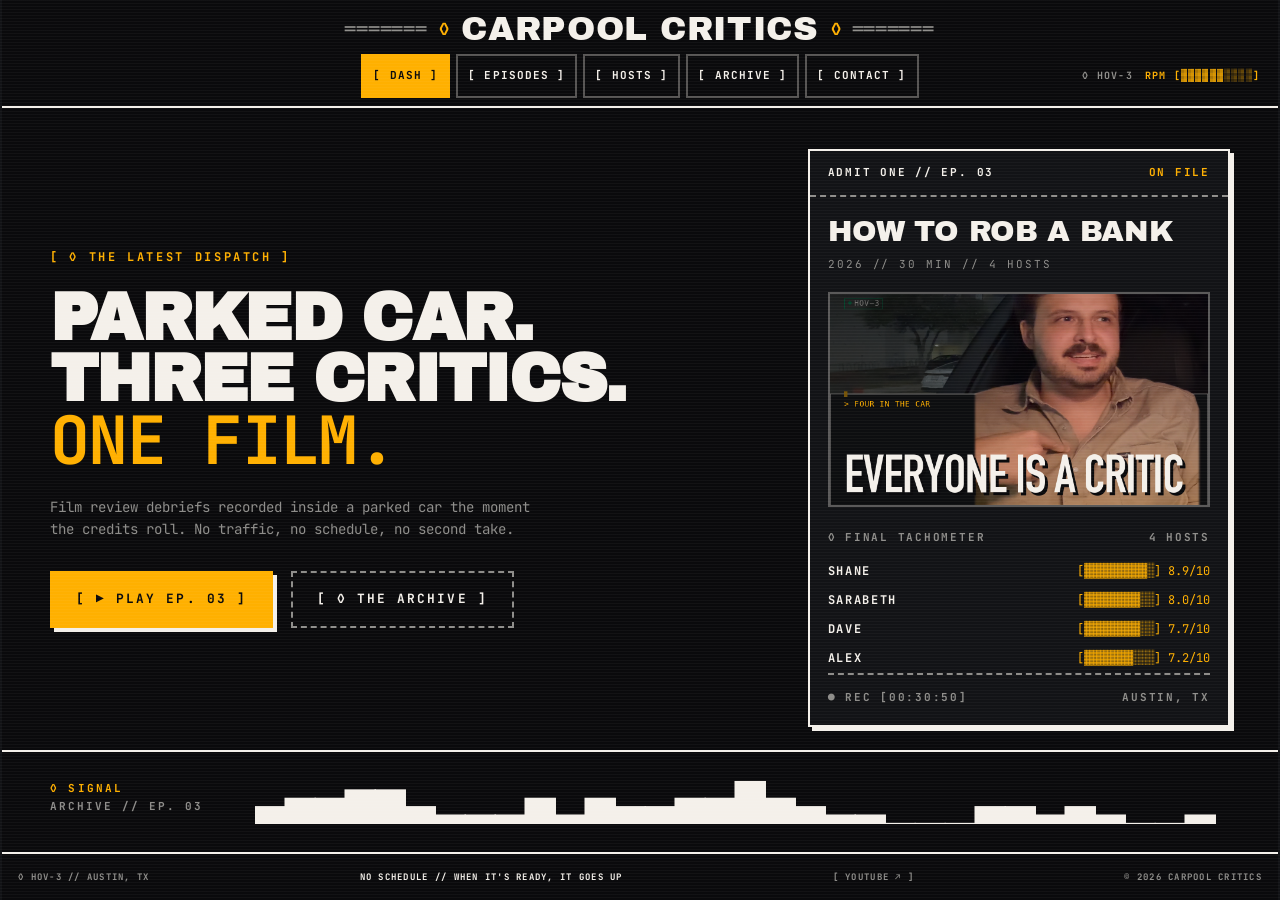
==== index.html @ e767f64a "Publish 3 episodes (4 pages) — 2026-11-11 21:26" ====
<!DOCTYPE html>
<html lang="en">
<head>
  <meta charset="UTF-8" />
  <meta name="viewport" content="width=device-width, initial-scale=1.0, viewport-fit=cover" />

  <!-- Primary SEO Meta Tags -->
  <title>Carpool Critics | Austin, TX Film Review Podcast</title>
  <meta name="description" content="Raw, unfiltered film review dispatches recorded live inside a parked car overlooking the Austin night skyline with hosts Alex, Dave, and Shane." />
  <meta name="keywords" content="Carpool Critics, Austin film reviews, movie podcast, in-car movie review, practical horror, blockbuster critique, Alex Dave Shane" />
  <meta name="author" content="Carpool Critics" />
  <meta name="robots" content="index, follow" />
  <meta name="theme-color" content="#0A0A0C" />
  <meta name="color-scheme" content="dark" />
  <link rel="icon" href="assets/favicon.svg" type="image/svg+xml" />
  <link rel="icon" href="assets/favicon-32.png" sizes="32x32" type="image/png" />
  <link rel="apple-touch-icon" href="assets/apple-touch-icon.png" />
  <link rel="alternate" type="application/rss+xml" title="Carpool Critics episodes" href="https://carpoolcritics.com/feed.xml" />
  <link rel="canonical" href="https://carpoolcritics.com/" />

  <!-- Open Graph / Facebook / LinkedIn -->
  <meta property="og:type" content="website" />
  <meta property="og:title" content="Carpool Critics | Austin, TX Film Review Podcast" />
  <meta property="og:description" content="Film review debriefs recorded live inside a parked car overlooking the Austin, Texas skyline the moment the credits roll." />
  <meta property="og:image" content="https://carpoolcritics.com/assets/images/og-cover.jpg" />
  <meta property="og:url" content="https://carpoolcritics.com/" />
  <meta property="og:site_name" content="Carpool Critics" />

  <!-- Twitter Card -->
  <meta name="twitter:card" content="summary_large_image" />
  <meta name="twitter:title" content="Carpool Critics" />
  <meta name="twitter:description" content="Fresh Out the Doors, Straight to the Dash - Austin, TX" />
  <meta name="twitter:image" content="https://carpoolcritics.com/assets/images/og-cover.jpg" />

  <!-- Schema.org JSON-LD Structured Data for PodcastSeries & WebSite -->
  <script type="application/ld+json">
  {
    "@context": "https://schema.org",
    "@type": "PodcastSeries",
    "name": "Carpool Critics",
    "description": "Film review debriefs recorded live inside a parked car overlooking the Austin, Texas skyline the moment the credits roll.",
    "url": "https://carpoolcritics.com/",
    "locationCreated": {
      "@type": "Place",
      "name": "Austin, Texas"
    },
    "creator": [
      {
        "@type": "Person",
        "name": "Alex",
        "jobTitle": "Host"
      },
      {
        "@type": "Person",
        "name": "Dave",
        "jobTitle": "Host"
      },
      {
        "@type": "Person",
        "name": "Shane",
        "jobTitle": "Host"
      }
    ]
  }
  </script>

  <!-- Brand fonts: Archivo Black (marquee) + JetBrains Mono (HUD). See BRAND.md. -->
  <link rel="preconnect" href="https://fonts.googleapis.com">
  <link rel="preconnect" href="https://fonts.gstatic.com" crossorigin>
  <link href="https://fonts.googleapis.com/css2?family=Archivo+Black&family=JetBrains+Mono:wght@400;700;800&display=swap" rel="stylesheet">

  <!-- Production Stylesheet -->
  <link rel="stylesheet" href="style.css?v=f748bf78" />

  <!-- The one top menu. Shared with every generated episode/archive page. -->
  <link rel="stylesheet" href="assets/css/site-bar.css?v=26eb306c" />

  <!-- Component layer generated from DESIGN_SYSTEM.md. Loads after the layout. -->
  <link rel="stylesheet" href="assets/css/design-system.css?v=07a53bbf" />
  <link rel="stylesheet" href="assets/css/interference.css?v=0666b6be" />

  <!-- Critical Above-the-Fold Styling (Prevents FOUC) -->
  <style>
    body { background-color: #0A0A0C; color: #F4F0EA; margin: 0; }
    .cinema-viewport { width: 100vw; max-width: 1600px; height: 100vh; height: 100dvh; margin: 0 auto; position: relative; background-color: #0A0A0C; overflow: hidden; }
  </style>

  <!-- Defer Script Execution for Non-Blocking Initial Paint -->
  <script src="assets/js/site-bar.js?v=7b6b9eda" defer></script>
  <script src="script.js?v=2ea06311" defer></script>
  <script src="assets/js/ascii-visualizer.js?v=dcaddc2d" defer></script>
  <script src="assets/js/interference.js?v=a7e271cf" defer></script>
</head>
<body>

  <a class="ds-skip-link" href="#content">[ SKIP TO CONTENT ]</a>

  <!-- CRT / VFD scanline plane. Decorative, never interactive. -->
  <div class="scanline-plane" aria-hidden="true"></div>

  <div class="cinema-viewport">

    <!-- ======================================================== -->
    <!-- BRAND BAR: WORDMARK, STEREO-DECK NAV, LIVE HUD           -->
    <!-- ======================================================== -->
    <header class="brand-bar">
      <div class="wordmark" aria-hidden="true">
        <span class="wordmark-bar">═══════</span>
        <span class="wordmark-diamond">◊</span>
        <span class="wordmark-name">Carpool Critics</span>
        <span class="wordmark-diamond">◊</span>
        <span class="wordmark-bar">═══════</span>
      </div>
      <h1 class="sr-only">Carpool Critics | Austin, TX Film Review Podcast</h1>

      <div class="brand-row">
        <div class="nav-group">
          <input type="checkbox" id="nav-toggle" class="nav-toggle" aria-label="Menu" />
          <label class="nav-burger" for="nav-toggle" aria-hidden="true">
            <span class="nav-burger-text"><span class="when-closed">MENU</span><span class="when-open">CLOSE</span></span>
            <span class="nav-burger-glyph">≡</span>
          </label>
          <nav class="deck-nav" aria-label="Primary">
          <button type="button" class="deck-btn" data-section="home">[ DASH ]</button>
          <button type="button" class="deck-btn" data-section="episodes">[ EPISODES ]</button>
          <button type="button" class="deck-btn" data-section="about">[ HOSTS ]</button>
          <a class="deck-btn" href="episodes/">[ ARCHIVE ]</a>
          <button type="button" class="deck-btn" data-section="contact">[ CONTACT ]</button>
          </nav>
        </div>

        <div class="hud-strip" aria-hidden="true">
          <span class="hud-item">◊ HOV-3</span>
          <span class="hud-item hud-rpm">RPM [▓▓▓▓▓▓░░░░]</span>
        </div>
      </div>
    </header>

    <!-- ======================================================== -->
    <!-- VIEW STACK                                                -->
    <!-- ======================================================== -->
    <div class="view-stack" id="content">

      <!-- ====================================================== -->
      <!-- VIEW 1: HOME COCKPIT (PROPORTIONAL LIFE-SIZE HOSTS)     -->
      <!-- ====================================================== -->
      <main class="view-panel active" id="view-home">
        <div class="hero-deck">
          <div class="hero-copy">
            <p class="hero-kicker">[ ◊ THE LATEST DISPATCH ]</p>
            <h2 class="hero-display">Parked car.<br />Three critics.<br /><span class="hero-accent">One film.</span></h2>
            <p class="hero-sub">Film review debriefs recorded inside a parked car the moment the credits roll. No traffic, no schedule, no second take.</p>
            <div class="hero-cta">
              <!-- HERO-BUTTON:START -->
              <a class="btn-hero-primary" href="episodes/ep3-how-to-rob-a-bank/">[ ▶ PLAY EP. 03 ]</a>
<!-- HERO-BUTTON:END -->
              <a class="btn-hero-ghost" href="episodes/">[ ◊ THE ARCHIVE ]</a>
            </div>
          </div>
          <!-- HERO-TICKET:START -->
          <aside class="hero-ticket" aria-label="Latest dispatch">
            <div class="hero-ticket-head">
              <span>ADMIT ONE // EP. 03</span>
              <span class="hero-ticket-state">ON FILE</span>
            </div>
            <div class="hero-ticket-perf" aria-hidden="true"></div>
            <div class="hero-ticket-body">
              <div class="hero-ticket-film">How to Rob a Bank</div>
              <div class="hero-ticket-meta">2026 // 30 MIN // 4 HOSTS</div>
              <img class="hero-ticket-still" src="assets/images/episodes/ep3-how-to-rob-a-bank/thumbnail.png" alt="" width="1280" height="720" loading="lazy" decoding="async" />
              <div class="hero-ticket-tach">
                <div class="hero-ticket-tach-label">
                  <span>◊ FINAL TACHOMETER</span>
                  <span>4 HOSTS</span>
                </div>
                <div class="hero-ticket-score"><strong>SHANE</strong><span>[▓▓▓▓▓▓▓▓▓░] 8.9/10</span></div>
                <div class="hero-ticket-score"><strong>SARABETH</strong><span>[▓▓▓▓▓▓▓▓░░] 8.0/10</span></div>
                <div class="hero-ticket-score"><strong>DAVE</strong><span>[▓▓▓▓▓▓▓▓░░] 7.7/10</span></div>
                <div class="hero-ticket-score"><strong>ALEX</strong><span>[▓▓▓▓▓▓▓░░░] 7.2/10</span></div>
              </div>
              <div class="hero-ticket-foot">
                <span>● REC [00:30:50]</span>
                <span>AUSTIN, TX</span>
              </div>
            </div>
          </aside>
<!-- HERO-TICKET:END -->
        </div>

        <div class="hero-signal">
          <!-- HERO-SIGNAL:START -->
          <div class="hero-signal-label"><b>◊ SIGNAL</b>ARCHIVE // EP. 03</div>
          <div class="hero-rack-wrap"><pre class="hero-rack" data-ascii-viz data-style="bars" data-width="32" data-fps="12" data-envelope="data/signal/ep3.bin" aria-hidden="true">▁▂▅▇▆▆▅▂▆▆▅▄▄▂▅▆▇▅▅▅▄▅▃▄▄▃▂▃▃▂▂▂</pre></div>
<!-- HERO-SIGNAL:END -->
        </div>

      </main>

      <!-- ====================================================== -->
      <!-- VIEW 2: HOSTS / ABOUT                                  -->
      <!-- ====================================================== -->
      <section class="view-panel" id="view-about">
        <div class="subpage-scroll-container">
          <div class="subpage-nav-bar">
            <div class="view-heading-group">
              <p class="view-eyebrow">FILE // 01</p>
              <h2 class="subpage-heading">◊ HOSTS</h2>
            </div>
            <button type="button" class="btn-back-car" data-section="home">[ ← BACK TO DASH ]</button>
          </div>

          <p class="subpage-intro">
            Three dudes who hit up pre-screenings and hang out in the parking lot to unpack hot takes, have plenty of laughs, and give incorrect opinions.
          </p>

          <div class="hosts-bio-grid">
            <article class="bio-card ticket">
              <div class="ticket-head">
                <span>ADMIT ONE // SEAT 02</span>
                <span class="ticket-head-right">HOV-3</span>
              </div>
              <figure class="bio-photo">
                <img
                  src="assets/images/hosts/Alex_EP02_Headshot.jpg"
                  alt="Alex smiling mid-take in Episode 2, holding the mic during the Club Kid argument"
                  width="900"
                  height="1125"
                  loading="lazy"
                  decoding="async"
                />
              </figure>
              <span class="seat-badge badge-alex">◊ PASSENGER SEAT</span>
              <h3 class="bio-name">ALEX</h3>
              <p class="bio-description">He channels his background in writing into a deep appreciation for strong storytelling and character arcs. Whether he is unpacking complex narratives or celebrating the finer, eye-opening documentaries in life, he brings thoughtful analysis and sharp wit to the front seat.</p>
              <div class="ticket-tear" aria-hidden="true"></div>
              <div class="ticket-foot">
                <span>MIC 02 // STORY</span>
                <span class="barcode" aria-hidden="true">▌▐▌▌▐▌▐▐▌</span>
              </div>
            </article>

            <article class="bio-card ticket">
              <div class="ticket-head">
                <span>ADMIT ONE // SEAT 03</span>
                <span class="ticket-head-right">HOV-3</span>
              </div>
              <figure class="bio-photo">
                <img
                  src="assets/images/hosts/Dave_EP02_Headshot.jpg"
                  alt="Dave in the back seat of Episode 2, listening between takes"
                  width="900"
                  height="1125"
                  loading="lazy"
                  decoding="async"
                />
              </figure>
              <span class="seat-badge badge-dave">◊ BACK SEAT</span>
              <h3 class="bio-name">DAVE</h3>
              <p class="bio-description">The man, the myth, the legend, leverages a background in tech to appreciate smart execution in cinema. Despite his analytical side, he carries a massive soft spot for a great rom-com, bringing infectious optimism with a side of love for happily ever after.</p>
              <div class="ticket-tear" aria-hidden="true"></div>
              <div class="ticket-foot">
                <span>MIC 03 // WILDCARD</span>
                <span class="barcode" aria-hidden="true">▌▐▌▌▐▌▐▐▌</span>
              </div>
            </article>

            <article class="bio-card ticket">
              <div class="ticket-head">
                <span>ADMIT ONE // SEAT 01</span>
                <span class="ticket-head-right">HOV-3</span>
              </div>
              <figure class="bio-photo">
                <img
                  src="assets/images/hosts/Shane_EP02_Headshot.jpg"
                  alt="Shane laughing during the Club Kid argument in Episode 2"
                  width="900"
                  height="1125"
                  loading="lazy"
                  decoding="async"
                />
              </figure>
              <span class="seat-badge badge-shane">◊ DRIVER SEAT</span>
              <h3 class="bio-name">SHANE</h3>
              <p class="bio-description">With a background in design, marketing, and sports nutrition, he's always appreciating the details and is a total sucker for a good coming-of-age story.</p>
              <div class="ticket-tear" aria-hidden="true"></div>
              <div class="ticket-foot">
                <span>MIC 01 // CAMERA</span>
                <span class="barcode" aria-hidden="true">▌▐▌▌▐▌▐▐▌</span>
              </div>
            </article>
          </div>
        </div>
      </section>

      <!-- ====================================================== -->
      <!-- VIEW 3: LIVE FEED / CAM DECK                           -->
      <!-- ====================================================== -->
      <section class="view-panel" id="view-episodes">
        <div class="subpage-scroll-container">
          <div class="subpage-nav-bar">
            <div class="view-heading-group">
              <p class="view-eyebrow">FILE // 02</p>
              <h2 class="subpage-heading">◊ LIVE FEED</h2>
            </div>
            <button type="button" class="btn-back-car" data-section="home">[ ← BACK TO DASH ]</button>
          </div>

          <section class="cam-deck" aria-labelledby="cam-deck-heading">
            <h2 class="sr-only" id="cam-deck-heading">Live cabin feed: the five most recent episodes</h2>

            <div class="cam-stage">
              <!-- MONITOR: one feed, channel number burned into the frame -->
              <div class="cam-monitor" id="cam-monitor">
                <div class="youtube-responsive-box" id="video-facade-box">
                  <button
                    type="button"
                    class="video-facade"
                    id="video-facade"
                    onclick="activateVideoPlayer()"
                  >
                    <img
                      class="video-facade-poster"
                      id="video-facade-poster"
                      src="assets/images/cockpit/CurbsideCinema_Background.webp"
                      alt=""
                      width="1280"
                      height="720"
                      decoding="async"
                      onerror="this.style.display='none'"
                    />
                    <span class="video-facade-corners" aria-hidden="true"></span>
                    <span class="video-facade-play">[ ▶ PLAY ]</span>
                  </button>
                </div>

                <div class="cam-osd" aria-hidden="true">
                  <span class="cam-osd-slot">◊ HOV-3 // CAM <span id="cam-osd-cam">01</span></span>
                  <span class="cam-osd-live"><span class="rec-dot">●</span> LIVE</span>
                </div>

                <div class="cam-osd-foot" aria-hidden="true">
                  <span id="cam-osd-episode">EP --</span>
                  <span id="cam-osd-label">CABIN FEED // WIDE</span>
                  <span id="cam-osd-runtime">--:--</span>
                </div>
              </div>

              <div class="video-meta-box cam-readout">
                <p class="video-kicker">NOW PLAYING // ADMIT ONE</p>
                <h3 id="current-video-title" class="video-title">Loading episode…</h3>
                <p class="video-sub" id="current-video-sub">Fetching the latest dispatch from the car.</p>
                <p class="video-permalink-row">
                  <a class="video-permalink" id="episode-permalink" href="episodes/">[ FULL EPISODE PAGE / CHAPTERS / TRANSCRIPT ↗ ]</a>
                </p>
              </div>
            </div>

            <!-- CHANNEL SELECT: five feeds, newest first. Empty slots are dead cameras. -->
                        <div class="cam-rail-wrap">
              <div class="ascii-viz-row" aria-hidden="true">
                <span id="signal-label">SIGNAL // IDLE</span>
                <pre class="ascii-viz" id="signal-strip" data-ascii-viz data-style="bars" data-width="32" data-fps="12"></pre>
              </div>
              <p class="cam-rail-label">CAMERA SELECT // NEWEST FIRST</p>CAMERA SELECT // NEWEST FIRST</p>
              <p class="ds-notice" id="cam-rail-status" data-state="loading" role="status">
                [ LOADING ] Fetching the channel log.
              </p>
              <div class="cam-rail" id="cam-rail" role="group" aria-label="Camera feeds">
                <!-- Populated at runtime from data/episodes.json (synced from YouTube) -->
              </div>
              <p class="cam-rail-foot">
                <span>ONLY THE FIVE MOST RECENT DISPATCHES RIDE THE FEED.</span>
                <a class="cam-archive-link" href="episodes/">[ OLDER DISPATCHES → ARCHIVE ]</a>
              </p>
            </div>
          </section>
        </div>
      </section>

      <!-- ====================================================== -->
      <!-- VIEW 4: CONTACT                                        -->
      <!-- ====================================================== -->
      <section class="view-panel" id="view-contact">
        <div class="subpage-scroll-container">
          <div class="subpage-nav-bar">
            <div class="view-heading-group">
              <p class="view-eyebrow">FILE // 03</p>
              <h2 class="subpage-heading">◊ CONTACT THE S.A.D. BOYS</h2>
            </div>
            <button type="button" class="btn-back-car" data-section="home">[ ← BACK TO DASH ]</button>
          </div>

          <div class="contact-simple-card ticket">
            <div class="ticket-head">
              <span>CARPOOL CRITICS // INBOX</span>
              <span class="ticket-head-right">NO FORM</span>
            </div>

            <p class="contact-simple-lead">
              No form, no funnel. One inbox the three of us actually read: review requests, business, and everything else.
            </p>

            <!-- Address is assembled at runtime from these parts (see initContactEmail) -->
            <a class="contact-email-link"
               id="contact-email-link"
               data-user="carpoolcriticsshow"
               data-domain="gmail.com"
               rel="nofollow">Email us</a>

            <div class="contact-action-row">
              <button type="button" class="btn-copy-email ds-btn ds-btn--primary" id="copy-email-btn" onclick="copyContactEmail()">[ COPY EMAIL ]</button>
              <a class="contact-youtube-link" href="https://www.youtube.com/@CarpoolCritics" target="_blank" rel="noopener">[ WATCH ON YOUTUBE → ]</a>
            </div>

            <div class="ticket-tear" aria-hidden="true"></div>

            <p class="contact-platform-note">
              We're only on YouTube. No Spotify, no Apple Podcasts, no other socials. Recorded in Austin, TX.
            </p>

            <p class="contact-feedback-alert" id="contact-feedback" role="status"></p>
          </div>
        </div>
      </section>

    </div>

    <!-- ======================================================== -->
    <!-- STATUS BAR                                                -->
    <!-- ======================================================== -->
    <footer class="status-bar">
      <span>◊ HOV-3 // AUSTIN, TX</span>
      <span class="status-mid">NO SCHEDULE // WHEN IT'S READY, IT GOES UP</span>
      <a class="status-link" href="https://www.youtube.com/@CarpoolCritics" target="_blank" rel="noopener">[ YOUTUBE ↗ ]</a>
      <span>© <span id="status-year">2026</span> CARPOOL CRITICS</span>
    </footer>

  </div>

</body>
</html>
---- style.css ----
/* ========================================================
   CARPOOL CRITICS - DASH-CAM BRUTALISM STYLESHEET
   Version: 5.0.1
   The contract lives in /BRAND.md. No radius. No blur. No gradients
   except the black letterbox vignette and the scanline plane.
   Fonts are loaded by the page <link>, not by a blocking @import.
   ======================================================== */

/* ========================================================
   1. DESIGN TOKENS
   ======================================================== */
:root {
  --bg-asphalt: #0A0A0C;
  --bg-dash: #121316;
  --text-ticket: #F4F0EA;
  --text-muted: #8E8D8A;
  --accent-amber: #FFB000;
  --accent-hov: #008751;
  --accent-brake: #E63946;

  --rule: 2px solid var(--text-ticket);
  --rule-dashed: 2px dashed var(--text-muted);
  --hard-shadow: 4px 4px 0px var(--accent-amber);
  --hard-shadow-ink: 4px 4px 0px var(--text-ticket);

  --font-mono: 'JetBrains Mono', 'VT323', 'Menlo', 'Andale Mono', monospace;
  --font-display: 'Archivo Black', 'Oswald', 'Arial Black', sans-serif;

  /* DESIGN_SYSTEM.md §2.3 — one frame, one page margin, one reading measure.
     The margin interpolates between the documented steps (16px at xs, 48px at
     xl); above xl the frame stops at 1600px, and every surface sits IN it. */
  --frame-max: 1600px;
  --page-margin: clamp(16px, 4vw, 48px);
  --measure: 74ch;
  --gutter: 24px;
}

/* ========================================================
   2. RESET & BASE
   ======================================================== */
* {
  margin: 0;
  padding: 0;
  box-sizing: border-box;
  border-radius: 0;
  font-family: var(--font-mono);
}

html {
  background: var(--bg-asphalt);
  /* A jump to a section must not land under the sticky brand bar. */
  scroll-padding-top: 96px;
}

body {
  background-color: var(--bg-asphalt);
  color: var(--text-ticket);
  font-family: var(--font-mono);
  font-size: 14px;
  line-height: 1.6;
  min-height: 100vh;
  height: 100vh;
  overflow: hidden;
  display: flex;
  justify-content: center;
  align-items: stretch;
  -webkit-font-smoothing: antialiased;
}

h1, h2, h3, h4, h5, h6,
.brand-sub,
.subpage-heading,
.video-title,
.bio-name {
  font-family: var(--font-display);
  text-transform: uppercase;
  letter-spacing: -0.01em;
  line-height: 1.02;
}

a {
  color: var(--accent-amber);
  text-decoration: none;
}

button {
  font: inherit;
  color: inherit;
  background: none;
  border: none;
  cursor: pointer;
  -webkit-tap-highlight-color: transparent;
}

:focus-visible {
  outline: 2px solid var(--accent-amber);
  outline-offset: 2px;
}

.sr-only {
  position: absolute;
  width: 1px;
  height: 1px;
  padding: 0;
  margin: -1px;
  overflow: hidden;
  clip: rect(0, 0, 0, 0);
  white-space: nowrap;
  border: 0;
}

/* ========================================================
   3. CRT / VFD SCANLINE PLANE
   ======================================================== */
.scanline-plane {
  position: fixed;
  inset: 0;
  z-index: 500;
  pointer-events: none;
  background: repeating-linear-gradient(
    to bottom,
    rgba(244, 240, 234, 0.035) 0px,
    rgba(244, 240, 234, 0.035) 1px,
    transparent 1px,
    transparent 3px
  );
  mix-blend-mode: screen;
}

/* ========================================================
   4. VIEWPORT & SHELL
   ======================================================== */
.cinema-viewport {
  /* 100% not 100vw: vw counts the scrollbar, which pushed the frame 15px wider
     than the viewport and produced a horizontal scrollbar on document pages. */
  width: 100%;
  max-width: var(--frame-max);
  height: 100vh;
  height: 100dvh;
  margin: 0 auto;
  position: relative;
  background-color: var(--bg-asphalt);
  border-left: 2px solid var(--bg-dash);
  border-right: 2px solid var(--bg-dash);
  overflow: hidden;
  display: flex;
  flex-direction: column;
}

/* A notched phone in landscape must not put the frame under the sensor. */
.cinema-viewport {
  padding-top: env(safe-area-inset-top);
  padding-left: env(safe-area-inset-left);
  padding-right: env(safe-area-inset-right);
}

/* ========================================================
   5. SITE BAR
   The brand bar, wordmark, deck nav and HUD live in
   assets/css/site-bar.css so this page and every generated
   archive/episode page share one menu. Edit it there.
   ======================================================== */
.hud-clock {
  color: var(--accent-amber);
  font-weight: 700;
  font-variant-numeric: tabular-nums;
}

@keyframes cursor-blink {
  0%, 49% { opacity: 1; }
  50%, 100% { opacity: 0; }
}

/* ========================================================
   6. VIEW STACK
   ======================================================== */
.view-stack {
  position: relative;
  flex: 1 1 auto;
  min-height: 0;
}

.view-panel {
  position: absolute;
  inset: 0;
  display: none;
  flex-direction: column;
  z-index: 10;
}

.view-panel.active {
  display: flex;
  z-index: 20;
}

/* ========================================================
   7. HOME: COCKPIT STAGE
   ======================================================== */
.cockpit-stage {
  width: 100%;
  height: 100%;
  position: relative;
  background-color: var(--bg-asphalt);
  overflow: hidden;
}

.vignette-overlay {
  position: absolute;
  inset: 0;
  pointer-events: none;
  z-index: 35;
  background: radial-gradient(circle at center, transparent 58%, rgba(10, 10, 12, 0.82) 84%, #0A0A0C 100%);
}

.stage-layer {
  position: absolute;
  top: 0;
  left: 0;
  width: 100%;
  height: 100%;
  object-fit: cover;
  object-position: center;
  display: block;
  pointer-events: none;
}

.bg-car-image {
  z-index: 1;
  filter: saturate(0.9) contrast(1.04);
}

.host-group {
  position: absolute;
  inset: 0;
  pointer-events: none;
}

.group-dave  { z-index: 5; }
.group-alex  { z-index: 10; }
.group-shane { z-index: 10; }

.host-cutout-img {
  pointer-events: none;
  transition: none;
  will-change: transform;
}

.img-alex  { transform-origin: 30% 50%; }
.img-dave  { transform-origin: 50% 45%; }
.img-shane { transform-origin: 71% 50%; }

.host-group.is-hovered .host-cutout-img {
  transform: scale(1.02);
  filter: contrast(1.06) brightness(1.04);
}

/* Host Clickable Hotspots */
.host-hitbox {
  position: absolute;
  cursor: pointer;
  z-index: 30;
  display: flex;
  flex-direction: column;
  justify-content: flex-end;
  align-items: center;
  padding-bottom: 26px;
}

.hitbox-alex  { left: 14%; top: 20%; width: 33%; height: 65%; }
.hitbox-dave  { left: 42%; top: 25%; width: 16%; height: 50%; padding-bottom: 18px; }
.hitbox-shane { left: 55%; top: 20%; width: 33%; height: 65%; }

/* Bracketed host labels */
.host-nav-label {
  background: var(--bg-asphalt);
  border: 2px solid rgba(244, 240, 234, 0.62);
  color: var(--text-ticket);
  padding: 8px 16px;
  font-family: var(--font-mono);
  font-size: clamp(10px, 0.9vw, 13px);
  font-weight: 700;
  letter-spacing: 0.14em;
  text-transform: uppercase;
  transition: none;
  pointer-events: auto;
  user-select: none;
  white-space: nowrap;
  z-index: 35;
}

.label-alex  { border-color: var(--accent-amber); }
.label-dave  { border-color: var(--accent-hov); }
.label-shane { border-color: var(--accent-brake); }

.host-hitbox:hover .host-nav-label {
  background: var(--accent-amber);
  color: var(--bg-asphalt);
  border-color: var(--accent-amber);
  box-shadow: var(--hard-shadow-ink);
}

/* Stage HUD */
.stage-hud {
  position: absolute;
  z-index: 38;
  display: flex;
  flex-direction: column;
  gap: 4px;
  font-family: var(--font-mono);
  font-size: clamp(9px, 0.85vw, 12px);
  font-weight: 700;
  letter-spacing: 0.12em;
  text-transform: uppercase;
  color: var(--text-ticket);
  text-shadow: 2px 2px 0 var(--bg-asphalt);
  pointer-events: none;
  font-variant-numeric: tabular-nums;
}

.stage-hud-tl { top: 22px; left: 24px; }
.stage-hud-tr { top: 22px; right: 24px; text-align: right; }
.stage-hud-tc {
  top: 22px;
  left: 50%;
  transform: translateX(-50%);
  align-items: center;
  text-align: center;
  color: var(--text-muted);
  font-size: clamp(8px, 0.8vw, 11px);
  letter-spacing: 0.16em;
  white-space: nowrap;
}

.stage-tagline::after {
  content: '_';
  color: var(--accent-amber);
  animation: cursor-blink 1.2s steps(1, end) infinite;
}
.stage-hud-bl { bottom: 22px; left: 24px; color: var(--text-ticket); }

.stage-hud-tr .hud-clock {
  color: var(--accent-amber);
}

/* Ground-loop signal surge: one 1px amber band, stepped 24 times over 2s.
   It runs only through the top HUD strip, never across faces. */
.signal-interference {
  position: absolute;
  top: 18px;
  left: 14px;
  right: 14px;
  height: 104px;
  z-index: 37;
  overflow: hidden;
  pointer-events: none;
  opacity: 0;
}

.signal-interference::before {
  content: '';
  position: absolute;
  top: -2px;
  left: 0;
  right: 0;
  height: 1px;
  background: var(--accent-amber);
  box-shadow: 0 2px 0 rgba(255, 176, 0, 0.14);
}

.signal-interference.is-surging {
  opacity: 1;
}

.signal-interference.is-surging::before {
  animation: signal-roll 2s steps(24, end) 1;
}

@keyframes signal-roll {
  0% { transform: translateY(0); opacity: 0; }
  4% { opacity: 0.9; }
  92% { opacity: 0.9; }
  100% { transform: translateY(104px); opacity: 0; }
}

.stage-hud.is-rgb-split span {
  text-shadow: 2px 0 0 var(--accent-brake), -2px 0 0 var(--accent-hov);
}

.stage-frame {
  position: absolute;
  inset: 14px;
  z-index: 36;
  border: 2px solid rgba(244, 240, 234, 0.28);
  pointer-events: none;
}

.stage-frame::before,
.stage-frame::after {
  position: absolute;
  font-family: var(--font-mono);
  font-size: 14px;
  color: var(--accent-amber);
  line-height: 1;
}

.stage-frame::before {
  content: '◊';
  top: -9px;
  left: -8px;
}

.stage-frame::after {
  content: '◊';
  bottom: -9px;
  right: -8px;
}

/* Cockpit Hint */
.cockpit-hint-pill {
  position: absolute;
  bottom: 20px;
  left: 50%;
  transform: translateX(-50%);
  z-index: 39;
  background: var(--bg-asphalt);
  border: 2px solid var(--accent-amber);
  padding: 5px 14px;
  font-family: var(--font-mono);
  font-size: 10px;
  font-weight: 700;
  letter-spacing: 0.16em;
  color: var(--accent-amber);
  text-transform: uppercase;
  pointer-events: none;
  text-align: center;
  white-space: nowrap;
}

/* ========================================================
   8. SUBPAGE SHELL
   ======================================================== */
.subpage-scroll-container {
  width: 100%;
  height: 100%;
  padding: 22px clamp(16px, 4vw, 48px) max(44px, calc(var(--ds-space-6) + env(safe-area-inset-bottom)));
  background: var(--bg-asphalt);
  overflow-y: auto;
  /* The feed mounts after first paint. Scroll anchoring must not shove the
     view down when the monitor's 16:9 box resolves. */
  overflow-anchor: none;
  display: flex;
  flex-direction: column;
  position: relative;
  z-index: 40;
}

.subpage-nav-bar {
  display: flex;
  justify-content: space-between;
  align-items: flex-end;
  gap: 16px;
  border-bottom: var(--rule);
  padding-bottom: 12px;
  margin-bottom: 20px;
}

.view-heading-group {
  min-width: 0;
}

.view-eyebrow {
  font-family: var(--font-mono);
  font-size: 10px;
  font-weight: 700;
  letter-spacing: 0.24em;
  color: var(--text-muted);
  text-transform: uppercase;
  margin-bottom: 4px;
}

.subpage-heading {
  font-size: clamp(24px, 3vw, 38px);
  color: var(--text-ticket);
  display: flex;
  align-items: center;
  gap: 10px;
}

.btn-back-car {
  border: 2px solid var(--text-ticket);
  background: var(--bg-asphalt);
  color: var(--text-ticket);
  min-height: 44px;
  padding: 9px 14px;
  font-family: var(--font-mono);
  font-size: 10px;
  font-weight: 700;
  letter-spacing: 0.12em;
  text-transform: uppercase;
  white-space: nowrap;
  transition: none;
}

.btn-back-car:hover,
.btn-back-car:focus-visible {
  background: var(--accent-amber);
  border-color: var(--accent-amber);
  color: var(--bg-asphalt);
  box-shadow: var(--hard-shadow-ink);
}

.subpage-intro {
  color: var(--text-muted);
  font-size: 14px;
  line-height: 1.7;
  margin-bottom: 24px;
  max-width: 820px;
}

/* ========================================================
   9. THERMAL TICKET PRIMITIVE
   ======================================================== */
.ticket {
  background: var(--bg-dash);
  border: var(--rule-dashed);
  padding: 0;
  transition: none;
}

.ticket-head {
  display: flex;
  justify-content: space-between;
  align-items: center;
  gap: 10px;
  padding: 10px 14px;
  border-bottom: var(--rule-dashed);
  font-family: var(--font-mono);
  font-size: 9px;
  font-weight: 700;
  letter-spacing: 0.16em;
  color: var(--text-muted);
  text-transform: uppercase;
  line-height: 1.4;
}

.ticket-head-right {
  color: var(--accent-amber);
  white-space: nowrap;
}

.ticket-tear {
  border-top: var(--rule-dashed);
  margin: 12px 14px;
}

.ticket-foot {
  display: flex;
  justify-content: space-between;
  align-items: center;
  gap: 10px;
  padding: 0 14px 14px;
  font-family: var(--font-mono);
  font-size: 9px;
  font-weight: 700;
  letter-spacing: 0.14em;
  color: var(--text-muted);
  text-transform: uppercase;
}

.barcode {
  font-family: var(--font-mono);
  font-size: 13px;
  letter-spacing: 0.06em;
  color: var(--text-muted);
  white-space: nowrap;
  line-height: 1;
}

/* ========================================================
   10. HOSTS / BIOS
   ======================================================== */
.hosts-bio-grid {
  display: grid;
  grid-template-columns: repeat(3, 1fr);
  gap: 18px;
}

.bio-card {
  padding-bottom: 0;
  display: flex;
  flex-direction: column;
}

.bio-card:hover {
  border-color: var(--accent-amber);
  box-shadow: var(--hard-shadow);
}

/* Episode 2 screen grabs. The show's own cabin, not a stock portrait: a frame
   pulled from the 4K wide, undistorted and re-framed at the host's measured
   seat anchor (tools/virtual_camera.py), so all three read as one set of stills
   from the same night. 4:5 keeps a face-and-shoulders crop without a second
   aspect ratio in the card. */
.bio-photo {
  margin: 12px 14px 2px;
  border: 2px solid var(--text-ticket);
  background: var(--bg-asphalt);
  overflow: hidden;
}

.bio-photo img {
  display: block;
  width: 100%;
  height: auto;
  aspect-ratio: 4 / 5;
  object-fit: cover;
  object-position: center 42%;
}

.seat-badge {
  display: inline-block;
  align-self: flex-start;
  margin: 14px 14px 8px;
  padding: 3px 8px;
  border: 1px solid currentColor;
  font-family: var(--font-mono);
  font-size: 9px;
  font-weight: 700;
  letter-spacing: 0.14em;
  text-transform: uppercase;
}

.badge-alex,
.badge-dave,
.badge-shane {
  color: var(--text-ticket);
  border-color: var(--accent-hov);
}

.bio-name {
  font-size: clamp(24px, 2.2vw, 32px);
  padding: 0 14px 6px;
  color: var(--text-ticket);
}

.bio-description {
  font-size: 13px;
  line-height: 1.7;
  color: var(--text-muted);
  padding: 0 14px 4px;
  flex: 1 1 auto;
}

/* ========================================================
   11. LIVE FEED: MONITOR, OSD, CHANNEL SELECT
   ======================================================== */
.cam-deck {
  display: grid;
  grid-template-columns: minmax(0, 1fr) 340px;
  gap: 20px;
  align-items: start;
}

.cam-stage {
  min-width: 0;
}

/* One monitor. The channel number is burned into the frame, not a tab. */
.cam-monitor {
  position: relative;
  border: 2px solid var(--text-ticket);
  background: var(--bg-dash);
}

/* The monitor owns the frame; the glass inside it must not draw a second one. */
.cam-monitor .youtube-responsive-box {
  border: none;
}

.youtube-responsive-box {
  aspect-ratio: 16 / 9;
  overflow: hidden;
  background: #000;
  border: 2px solid var(--text-ticket);
}

.youtube-responsive-box iframe {
  width: 100%;
  height: 100%;
  border: none;
}

.video-facade {
  position: relative;
  display: block;
  width: 100%;
  height: 100%;
  padding: 0;
  border: none;
  background: #000;
  cursor: pointer;
  overflow: hidden;
}

.video-facade-poster {
  width: 100%;
  height: 100%;
  object-fit: cover;
  opacity: 0.78;
  transition: none;
  filter: saturate(0.85) contrast(1.05);
}

.video-facade:hover .video-facade-poster,
.video-facade:focus-visible .video-facade-poster {
  opacity: 0.92;
}

.video-facade-corners {
  position: absolute;
  inset: 10px;
  border: 1px solid rgba(244, 240, 234, 0.35);
  pointer-events: none;
}

.video-facade-play {
  position: absolute;
  top: 50%;
  left: 50%;
  transform: translate(-50%, -50%);
  padding: 12px 20px;
  background: var(--accent-amber);
  border: 2px solid var(--accent-amber);
  color: var(--bg-asphalt);
  font-family: var(--font-mono);
  font-size: 13px;
  font-weight: 800;
  letter-spacing: 0.12em;
  text-transform: uppercase;
  white-space: nowrap;
  box-shadow: var(--hard-shadow-ink);
}

.video-facade:hover .video-facade-play,
.video-facade:focus-visible .video-facade-play {
  background: var(--text-ticket);
  border-color: var(--text-ticket);
}

/* OSD: burned-in channel readout, top of the frame. Never interactive. */
.cam-osd {
  position: absolute;
  top: 14px;
  left: 14px;
  right: 14px;
  display: flex;
  justify-content: space-between;
  align-items: center;
  gap: 12px;
  pointer-events: none;
  z-index: 2;
}

.cam-osd-slot,
.cam-osd-live {
  background: var(--bg-asphalt);
  border: 2px solid var(--text-ticket);
  padding: 3px 8px;
  font-family: var(--font-mono);
  font-size: 10px;
  font-weight: 700;
  letter-spacing: 0.14em;
  color: var(--text-ticket);
  text-transform: uppercase;
  white-space: nowrap;
  font-variant-numeric: tabular-nums;
}

.cam-osd-live {
  border-color: var(--accent-brake);
}

.cam-monitor.is-tuning .cam-osd-slot {
  border-color: var(--accent-amber);
  color: var(--accent-amber);
}

/* Bezel readout under the glass: episode, feed label, runtime. */
.cam-osd-foot {
  display: flex;
  justify-content: space-between;
  align-items: center;
  gap: 12px;
  padding: 6px 10px;
  border-top: 2px solid var(--text-ticket);
  background: var(--bg-dash);
  font-family: var(--font-mono);
  font-size: 10px;
  font-weight: 700;
  letter-spacing: 0.14em;
  color: var(--text-muted);
  text-transform: uppercase;
  font-variant-numeric: tabular-nums;
}

/* A channel change is a hard cut: two stepped frames, no fade. */
@keyframes cam-cut {
  0% {
    filter: contrast(1.7) saturate(0.15);
    transform: translateX(2px);
  }

  50% {
    filter: contrast(1.7) saturate(0.15);
    transform: translateX(-2px);
  }

  100% {
    filter: saturate(0.85) contrast(1.05);
    transform: none;
  }
}

.cam-monitor.is-tuning .video-facade-poster {
  animation: cam-cut 140ms steps(2, end) 1;
}

.video-meta-box {
  margin-top: 14px;
  border-left: 4px solid var(--accent-amber);
  padding-left: 12px;
}

.video-kicker {
  font-family: var(--font-mono);
  font-size: 9px;
  font-weight: 700;
  letter-spacing: 0.2em;
  color: var(--text-muted);
  text-transform: uppercase;
  margin-bottom: 4px;
}

.video-title {
  font-size: clamp(20px, 2vw, 28px);
  color: var(--text-ticket);
}

.video-sub {
  font-size: 12px;
  line-height: 1.65;
  color: var(--text-muted);
  margin-top: 6px;
}

.video-permalink-row {
  margin-top: 8px;
}

.video-permalink {
  font-family: var(--font-mono);
  font-size: 10px;
  font-weight: 700;
  letter-spacing: 0.1em;
  color: var(--accent-amber);
  border-bottom: 2px solid rgba(255, 176, 0, 0.45);
  padding-bottom: 1px;
}

.video-permalink:hover {
  background: var(--accent-amber);
  color: var(--bg-asphalt);
}

/* Channel select: five feeds. A dead camera stays visible, and stays dead. */
.cam-rail-wrap {
  margin-top: 18px;
}

#cam-rail-status {
  margin: var(--ds-space-2) 0;
}

.cam-rail-label {
  font-family: var(--font-mono);
  font-size: 9px;
  font-weight: 700;
  letter-spacing: 0.2em;
  text-transform: uppercase;
  color: var(--text-muted);
  border-bottom: 2px solid var(--text-ticket);
  padding-bottom: 5px;
  margin-bottom: 10px;
}

.cam-rail {
  display: flex;
  flex-direction: column;
  gap: var(--ds-space-3);
}

.cam-btn {
  display: flex;
  flex-direction: column;
  gap: 6px;
  min-height: 92px;
  padding: 10px 12px;
  border: 2px dashed var(--text-muted);
  background: var(--bg-dash);
  text-align: left;
  cursor: pointer;
  transition: none;
}

.cam-btn:hover:not(:disabled),
.cam-btn:focus-visible:not(:disabled) {
  border-color: var(--accent-amber);
  box-shadow: var(--hard-shadow);
}

.cam-btn[aria-pressed="true"] {
  border: 2px solid var(--accent-amber);
  box-shadow: var(--hard-shadow);
}

.cam-btn-id {
  font-family: var(--font-mono);
  font-size: 9px;
  font-weight: 700;
  letter-spacing: 0.14em;
  color: var(--text-muted);
  text-transform: uppercase;
  font-variant-numeric: tabular-nums;
}

.cam-btn[aria-pressed="true"] .cam-btn-id,
.cam-btn[aria-pressed="true"] .cam-btn-state {
  color: var(--accent-amber);
}

.cam-btn-title {
  font-family: var(--font-display);
  font-size: 12px;
  line-height: 1.1;
  letter-spacing: 0;
  color: var(--text-ticket);
  text-transform: uppercase;
  display: -webkit-box;
  -webkit-line-clamp: 2;
  -webkit-box-orient: vertical;
  overflow: hidden;
}

.cam-btn-state {
  margin-top: auto;
  font-family: var(--font-mono);
  font-size: 9px;
  font-weight: 700;
  letter-spacing: 0.1em;
  color: var(--text-muted);
  text-transform: uppercase;
  white-space: nowrap;
}

/* NO SIGNAL: static glyphs, no animation. A dead camera does not flicker. */
.cam-btn.is-offline {
  cursor: not-allowed;
  background: var(--bg-asphalt);
}

.cam-btn.is-offline .cam-btn-title {
  color: var(--text-muted);
  letter-spacing: 0.06em;
}

.cam-btn.is-offline .cam-btn-state {
  letter-spacing: 0.02em;
}

.cam-rail-foot {
  display: flex;
  flex-direction: column;
  align-items: flex-start;
  gap: var(--ds-space-3);
  margin-top: 12px;
  padding-top: 10px;
  border-top: 1px dashed rgba(142, 141, 138, 0.45);
  font-family: var(--font-mono);
  font-size: 9px;
  font-weight: 700;
  letter-spacing: 0.14em;
  line-height: 1.6;
  text-transform: uppercase;
  color: var(--text-muted);
}

.cam-archive-link {
  color: var(--accent-amber);
  border-bottom: 2px solid rgba(255, 176, 0, 0.45);
  padding-bottom: 1px;
  white-space: nowrap;
}

.cam-archive-link:hover {
  background: var(--accent-amber);
  color: var(--bg-asphalt);
}

/* ========================================================
   13. CONTACT TICKET
   ======================================================== */
.contact-simple-card {
  max-width: 680px;
  padding: 22px 24px 0;
}

.contact-simple-card .ticket-head {
  margin: -22px -24px 18px;
}

.contact-simple-lead {
  font-size: 14px;
  line-height: 1.7;
  color: var(--text-muted);
  margin-bottom: 16px;
}

.contact-email-link {
  display: inline-block;
  font-family: var(--font-mono);
  font-size: clamp(16px, 2.2vw, 22px);
  font-weight: 800;
  letter-spacing: 0.02em;
  color: var(--accent-amber);
  border-bottom: 2px solid var(--accent-amber);
  padding-bottom: 2px;
  word-break: break-word;
}

.contact-email-link:hover {
  background: var(--accent-amber);
  color: var(--bg-asphalt);
}

.contact-action-row {
  display: flex;
  flex-wrap: wrap;
  align-items: center;
  gap: 10px;
  margin-top: 18px;
}

.btn-copy-email,
.contact-youtube-link {
  display: inline-flex;
  align-items: center;
  justify-content: center;
  min-height: 44px;
  padding: 9px 14px;
  border: 2px solid var(--text-ticket);
  background: var(--bg-asphalt);
  color: var(--text-ticket);
  font-family: var(--font-mono);
  font-size: 10px;
  font-weight: 700;
  letter-spacing: 0.12em;
  text-transform: uppercase;
  transition: none;
}

.btn-copy-email {
  border-color: var(--accent-brake);
  color: var(--text-ticket);
}

.btn-copy-email:hover,
.contact-youtube-link:hover {
  background: var(--accent-amber);
  border-color: var(--accent-amber);
  color: var(--bg-asphalt);
  box-shadow: var(--hard-shadow-ink);
}

.contact-platform-note {
  font-size: 11px;
  line-height: 1.7;
  color: var(--text-muted);
  margin-bottom: 18px;
}

.contact-feedback-alert {
  padding-bottom: 14px;
  padding-left: 8px;
  border-left: 3px solid var(--accent-hov);
  font-family: var(--font-mono);
  font-size: 11px;
  font-weight: 700;
  color: var(--text-ticket);
  display: none;
}

/* ========================================================
   14. STATUS BAR
   ======================================================== */
.status-bar {
  flex: 0 0 auto;
  display: flex;
  justify-content: space-between;
  align-items: center;
  gap: var(--ds-space-3);
  min-height: 44px;
  padding: 8px var(--ds-space-4) max(8px, env(safe-area-inset-bottom));
  border-top: 2px solid var(--text-ticket);
  background: var(--bg-asphalt);
  color: var(--text-muted);
  font-family: var(--font-mono);
  font-size: 9px;
  font-weight: 700;
  letter-spacing: 0.14em;
  text-transform: uppercase;
  white-space: nowrap;
}

.status-mid {
  color: var(--text-ticket);
}

.status-link,
.foot-link,
.video-permalink,
.cam-archive-link {
  display: inline-flex;
  align-items: center;
  min-height: 24px;
  padding-top: var(--ds-space-2);
  padding-bottom: var(--ds-space-2);
  color: var(--text-muted);
  text-decoration: none;
}

.status-link:hover,
.status-link:focus-visible,
.foot-link:hover,
.foot-link:focus-visible {
  color: var(--accent-amber);
  box-shadow: none;
}

/* ========================================================
   15. SCROLLBARS
   ======================================================== */
* {
  scrollbar-width: thin;
  scrollbar-color: var(--accent-amber) var(--bg-asphalt);
}

*::-webkit-scrollbar {
  width: 10px;
  height: 10px;
}

*::-webkit-scrollbar-track {
  background: var(--bg-asphalt);
  border-left: 1px solid var(--bg-dash);
}

*::-webkit-scrollbar-thumb {
  background: var(--accent-amber);
  border: 2px solid var(--bg-asphalt);
}

/* ========================================================
   16. RESPONSIVE
   ======================================================== */
@media (max-width: 980px) {
  .hosts-bio-grid {
    grid-template-columns: 1fr;
  }

  .cam-deck {
    grid-template-columns: 1fr;
  }

  .cam-rail {
    display: grid;
    grid-template-columns: repeat(3, minmax(0, 1fr));
  }
}

@media (max-width: 720px) {
  .cinema-viewport {
    border-left: none;
    border-right: none;
  }

  .stage-hud-tl {
    top: 18px;
    left: 18px;
  }

  .stage-hud-tl span:last-child {
    display: none;
  }

  .stage-hud-tr {
    top: 18px;
    right: 18px;
  }

  .stage-hud-bl {
    display: none;
  }

  .stage-hud-tc {
    display: none;
  }

  .signal-interference {
    top: 14px;
    height: 54px;
  }

  .host-nav-label {
    display: none;
  }

  .cockpit-hint-pill {
    bottom: 14px;
    font-size: 8px;
    letter-spacing: 0.1em;
    padding: 4px 8px;
    max-width: 90vw;
    white-space: normal;
  }

  .subpage-scroll-container {
    padding: 16px 14px 30px;
  }

  .subpage-nav-bar {
    flex-direction: column;
    align-items: flex-start;
    gap: 10px;
    margin-bottom: 16px;
  }

  .btn-back-car {
    font-size: 9px;
    padding: 7px 10px;
  }

  .cam-rail {
    grid-template-columns: repeat(2, minmax(0, 1fr));
  }

  .cam-btn {
    min-height: 84px;
  }

  .cam-osd {
    top: 10px;
    left: 10px;
    right: 10px;
  }

  .cam-osd-slot,
  .cam-osd-live {
    font-size: 9px;
    padding: 2px 6px;
  }

  #cam-osd-label {
    display: none;
  }

  .contact-simple-card {
    padding: 18px 14px 0;
  }

  .contact-simple-card .ticket-head {
    margin: -18px -14px 14px;
  }

  .contact-action-row .btn-copy-email,
  .contact-action-row .contact-youtube-link {
    flex: 1 1 auto;
    text-align: center;
  }

  .status-bar {
    padding: 0 10px;
    font-size: 8px;
    letter-spacing: 0.08em;
    /* Four items cannot share 320px on one line; wrapping keeps the copyright
       inside the frame instead of hanging 19px past it. */
    flex-wrap: wrap;
    justify-content: center;
    row-gap: 2px;
  }

  .status-mid {
    display: none;
  }
}

@media (prefers-reduced-motion: reduce) {
  .stage-tagline::after {
    animation: none;
  }

  .signal-interference {
    display: none;
  }

  .cam-monitor.is-tuning .video-facade-poster {
    animation: none;
  }

  .stage-hud.is-rgb-split span {
    text-shadow: 2px 2px 0 var(--bg-asphalt);
  }
}

/* ========================================================
   ASCII AUDIO VISUALIZER (DESIGN_SYSTEM.md 12.7)
   A measurement display, stepped at 12fps. Green is the
   audio colour (BRAND.md section 2); the strip is decorative
   and aria-hidden, never the only carrier of a fact.
   ======================================================== */
.ascii-viz-row {
  display: flex;
  align-items: center;
  gap: 12px;
  margin: 10px 0 4px;
  min-height: 22px;
}

.ascii-viz-row > span {
  font-family: var(--font-mono);
  font-size: 10px;
  font-weight: 700;
  letter-spacing: 0.14em;
  text-transform: uppercase;
  color: var(--text-muted);
  white-space: nowrap;
}

pre.ascii-viz {
  margin: 0;
  font-family: var(--font-mono);
  font-size: 15px;
  line-height: 1;
  letter-spacing: 0;
  color: var(--accent-hov);
  white-space: pre;
  overflow: hidden;
}

@media (prefers-reduced-motion: reduce) {
  pre.ascii-viz { animation: none; }
}

/* ========================================================
   CAM RAIL ON THE DS CHANNEL CONTRACT
   .ds-channel owns the states (DESIGN_SYSTEM.md 4.1); the rail
   owns the layout. These selectors are more specific than the
   component layer, which loads after this file.
   ======================================================== */
.cam-rail .cam-btn.ds-channel {
  display: flex;
  flex-direction: column;
  align-items: stretch;
  justify-content: flex-start;
  gap: 6px;
  min-height: 92px;
  padding: 10px 12px;
  border: 2px dashed var(--text-muted);
  background: var(--bg-dash);
  color: var(--text-ticket);
  font-size: inherit;
}

.cam-rail .cam-btn.ds-channel[aria-pressed="true"] {
  border-width: 2px 2px 2px 4px;
  border-style: solid;
  border-color: var(--accent-amber);
  box-shadow: var(--hard-shadow);
}

.cam-rail .cam-btn.ds-channel[data-state="empty"] {
  background: var(--bg-asphalt);
}

/* ========================================================
   19. HOME: TYPE-LED HERO
   The type is the hero and every value is rendered from the catalogue
   (scripts/build-episode-pages.js -> HERO-* regions in index.html).
   No composite, no cutout, no invented gauge. BRAND.md §0 + §5.
   ======================================================== */
.hero-deck {
  flex: 1 1 auto;
  min-height: 0;
  display: grid;
  grid-template-columns: minmax(0, 1fr) clamp(300px, 33vw, 520px);
  gap: clamp(24px, 4vw, 64px);
  align-items: center;
  padding: clamp(22px, 3.2vw, 48px) var(--page-margin) clamp(14px, 2vw, 28px);
}

.hero-copy { min-width: 0; }

.hero-kicker {
  font-size: 12px;
  font-weight: 700;
  letter-spacing: 0.22em;
  text-transform: uppercase;
  color: var(--accent-amber);
  margin-bottom: clamp(14px, 1.6vw, 26px);
}

.hero-display {
  font-size: clamp(38px, 5.2vw, 104px);
  line-height: 0.92;
  letter-spacing: -0.025em;
  text-transform: uppercase;
  color: var(--text-ticket);
}

.hero-accent { color: var(--accent-amber); }

.hero-sub {
  margin-top: clamp(16px, 1.8vw, 30px);
  max-width: 62ch;
  font-size: clamp(14px, 1.1vw, 19px);
  line-height: 1.55;
  color: var(--text-muted);
}

.hero-cta {
  margin-top: clamp(20px, 2.4vw, 36px);
  display: flex;
  flex-wrap: wrap;
  gap: 14px 18px;
}

.btn-hero-primary,
.btn-hero-ghost {
  display: inline-flex;
  align-items: center;
  font-size: clamp(12px, 1vw, 15px);
  font-weight: 700;
  letter-spacing: 0.16em;
  text-transform: uppercase;
  padding: 16px 24px;
  text-decoration: none;
}

.btn-hero-primary {
  background: var(--accent-amber);
  color: var(--bg-asphalt);
  border: 2px solid var(--accent-amber);
  box-shadow: var(--hard-shadow-ink);
}

.btn-hero-primary:hover {
  background: var(--bg-asphalt);
  color: var(--accent-amber);
}

.btn-hero-ghost {
  border: 2px dashed var(--text-muted);
  color: var(--text-ticket);
}

.btn-hero-ghost:hover {
  border-color: var(--accent-amber);
  color: var(--accent-amber);
}

/* ---- dispatch ticket: the one card on the home page ----
   The card fills its rail rather than floating at 358px inside a 780px column.
   A receipt is tall: the film sits at the top, the tachometer takes the slack,
   and the REC stamp is pinned to the foot, so the emptiness is inside a piece
   of furniture instead of around a floating box. */
.hero-ticket {
  align-self: center;
  display: flex;
  flex-direction: column;
  background: var(--bg-dash);
  border: var(--rule);
  box-shadow: var(--hard-shadow-ink);
}

.hero-ticket-head {
  display: flex;
  align-items: center;
  justify-content: space-between;
  gap: 12px;
  padding: 13px 18px;
  font-size: 11px;
  font-weight: 700;
  letter-spacing: 0.16em;
  text-transform: uppercase;
}

.hero-ticket-state { color: var(--accent-amber); }
.hero-ticket-perf { border-top: var(--rule-dashed); }
.hero-ticket-body {
  flex: 1 1 auto;
  display: flex;
  flex-direction: column;
  padding: clamp(18px, 1.6vw, 26px) 18px clamp(16px, 1.4vw, 22px);
}

.hero-ticket-film {
  font-family: var(--font-display);
  font-size: clamp(24px, 2.3vw, 44px);
  line-height: 1;
  letter-spacing: -0.01em;
  text-transform: uppercase;
}

.hero-ticket-still {
  display: block;
  width: 100%;
  height: auto;
  margin-top: 18px;
  border: 2px solid rgba(244, 240, 234, 0.32);
  aspect-ratio: 16 / 9;
  object-fit: cover;
}

.hero-ticket-meta {
  margin-top: 10px;
  font-size: 11px;
  letter-spacing: 0.18em;
  text-transform: uppercase;
  color: var(--text-muted);
}

.hero-ticket-tach { margin-top: 22px; }

.hero-ticket-tach-label {
  display: flex;
  justify-content: space-between;
  gap: 10px;
  margin-bottom: 10px;
  font-size: 11px;
  font-weight: 700;
  letter-spacing: 0.16em;
  text-transform: uppercase;
  color: var(--text-muted);
}

.hero-ticket-score {
  display: flex;
  justify-content: space-between;
  gap: 12px;
  padding: 5px 0;
  font-size: 12px;
}

.hero-ticket-score strong { font-weight: 700; letter-spacing: 0.14em; }

.hero-ticket-score span {
  color: var(--accent-amber);
  font-variant-numeric: tabular-nums;
}

.hero-ticket-foot {
  margin-top: 0;
  padding-top: 14px;
  border-top: var(--rule-dashed);
  display: flex;
  justify-content: space-between;
  gap: 12px;
  font-size: 11px;
  font-weight: 700;
  letter-spacing: 0.16em;
  text-transform: uppercase;
  color: var(--text-muted);
  font-variant-numeric: tabular-nums;
}

.hero-ticket.is-empty .hero-ticket-film {
  font-size: clamp(18px, 1.4vw, 22px);
  color: var(--text-muted);
}

/* ---- signal strip: the episode's own baked envelope ---- */
.hero-signal {
  border-top: var(--rule);
  /* The strip sizes itself to the cell width, so its height follows the frame:
     the band needs its own room or the tallest glyphs sit on the footer rule. */
  padding: clamp(14px, 1.6vw, 24px) var(--page-margin) clamp(20px, 2.2vw, 34px);
  display: grid;
  grid-template-columns: clamp(140px, 14vw, 240px) minmax(0, 1fr);
  gap: clamp(16px, 2vw, 32px);
  align-items: center;
}

.hero-signal-label {
  font-size: 11px;
  font-weight: 700;
  letter-spacing: 0.18em;
  text-transform: uppercase;
  color: var(--text-muted);
  white-space: nowrap;
}

.hero-signal-label b {
  display: block;
  color: var(--accent-amber);
  letter-spacing: 0.2em;
}

/* The strip is 32 glyphs, one per band, and it should reach the frame edge.
   JetBrains Mono advances 0.6em per glyph, so 32 bands occupy 19.2em: sizing the
   type at 1/19.2 of the cell makes the last band land on the right edge at every
   width, instead of stopping short at one fixed font size. */
.hero-rack-wrap {
  container-type: inline-size;
  width: 100%;
  min-width: 0;
  overflow: hidden;
}

.hero-rack {
  margin: 0;
  font-family: var(--font-mono);
  font-size: max(13px, calc(100cqw / 19.2));
  line-height: 1;
  letter-spacing: 0;
  white-space: nowrap;
  overflow: hidden;
  color: var(--text-ticket);
}

@media (max-width: 980px) {
  /* The home view is a fixed-height shell (100dvh). Once the hero stacks, the
     ticket makes the column taller than a phone, and a flex child with
     min-height:0 gives its siblings the allotted height rather than its content
     height — so the ticket painted over the signal strip. The panel scrolls
     instead, and the deck takes its natural height. */
  .view-panel.active {
    overflow-y: auto;
    overflow-x: hidden;
  }
  .hero-deck {
    flex: 0 0 auto;
    grid-template-columns: minmax(0, 1fr);
    align-items: start;
    gap: 28px;
  }
  .hero-ticket { align-self: stretch; }
}

@media (max-width: 720px) {
  .hero-display { font-size: clamp(30px, 8.6vw, 52px); }
  .hero-signal { grid-template-columns: minmax(0, 1fr); gap: 10px; }
}
---- assets/css/site-bar.css ----
/* ========================================================
   CARPOOL CRITICS — THE SITE BAR
   One top menu for every surface: the cockpit (index.html)
   and every generated archive / episode page. The items, the
   order and the look never change between views; only
   aria-current moves.
   Contract: /BRAND.md
   Tokens (--bg-asphalt, --accent-amber, ...) come from the
   page stylesheet, which always loads before this file.
   ======================================================== */

/* ---------- Shell ---------- */
.brand-bar {
  flex: 0 0 auto;
  background: var(--bg-asphalt);
  border-bottom: var(--rule);
  padding: 12px 18px 8px;
  display: flex;
  flex-direction: column;
  gap: 8px;
}

/* Generated pages scroll; the menu rides along. */
.brand-bar.is-sticky {
  position: sticky;
  top: 0;
  z-index: 100;
}

/* ---------- Wordmark ---------- */
.wordmark {
  display: flex;
  align-items: center;
  justify-content: center;
  gap: 12px;
  color: var(--text-ticket);
}

.wordmark-name {
  font-family: var(--font-display);
  font-size: 34px;
  font-weight: 400;
  line-height: 1;
  letter-spacing: 0.02em;
  text-transform: uppercase;
  white-space: nowrap;
  text-shadow: 2px 2px 0 var(--bg-asphalt);
}

.wordmark-diamond {
  font-family: var(--font-mono);
  font-weight: 700;
  font-size: 17px;
  line-height: 1;
  color: var(--accent-amber);
  white-space: nowrap;
}

.wordmark-bar {
  font-family: var(--font-mono);
  font-weight: 700;
  font-size: 17px;
  line-height: 1;
  letter-spacing: 0.1em;
  color: var(--text-muted);
  white-space: nowrap;
}

/* ---------- Deck row: nav centred, HUD right ---------- */
.brand-row {
  display: grid;
  grid-template-columns: 1fr auto 1fr;
  align-items: center;
  gap: 16px;
}

.deck-nav {
  grid-column: 2;
  justify-self: center;
  display: flex;
  align-items: center;
  gap: 6px;
  flex-wrap: wrap;
  justify-content: center;
}

.deck-btn {
  display: inline-flex;
  align-items: center;
  justify-content: center;
  min-height: 44px;
  padding: 6px 10px;
  border: 2px solid rgba(244, 240, 234, 0.32);
  background: var(--bg-asphalt);
  color: var(--text-ticket);
  font-family: var(--font-mono);
  font-size: 11px;
  font-weight: 700;
  letter-spacing: 0.1em;
  text-transform: uppercase;
  white-space: nowrap;
  text-decoration: none;
  transition: none;
}

.deck-btn:hover,
.deck-btn:focus-visible {
  border-color: var(--accent-amber);
  color: var(--accent-amber);
  box-shadow: var(--hard-shadow);
  text-decoration: none;
}

.deck-btn[aria-current="page"] {
  background: var(--accent-amber);
  border-color: var(--accent-amber);
  color: var(--bg-asphalt);
}

/* ---------- HUD ---------- */
.hud-strip {
  grid-column: 3;
  justify-self: end;
  display: flex;
  align-items: center;
  gap: 12px;
  color: var(--text-muted);
  font-size: 10px;
  font-weight: 700;
  letter-spacing: 0.12em;
  text-transform: uppercase;
  white-space: nowrap;
}

.hud-item {
  display: inline-flex;
  align-items: center;
  gap: 5px;
  color: inherit;
}

.hud-rpm {
  color: var(--accent-amber);
}

/* ---------- Menu toggle ----------
   The bar is five buttons wide, which is one button too many for a phone. Under
   the small breakpoint the nav folds into a disclosure: a ticket-styled MENU
   button that opens the same five items, stacked, one per row.

   It is a checkbox and a label, not JavaScript: the menu is chrome, and chrome
   that stops working when a script fails is not chrome. The input is display:none
   on desktop (so it is not a tab stop) and sr-only-but-focusable on mobile, so the
   keyboard reaches the label through its own focus ring. */
.nav-toggle { display: none; }
.nav-burger { display: none; }

/* Transparent on desktop, so .deck-nav stays a grid child of .brand-row and keeps
   its centred column. Below the breakpoint it becomes the stack's container,
   which is what lets the MENU ticket and the open menu share one border. */
.nav-group { display: contents; }

.rec-dot {
  color: var(--accent-brake);
  animation: rec-blink 1s steps(1, end) infinite;
}

@keyframes rec-blink {
  0%, 49% { opacity: 1; }
  50%, 100% { opacity: 0; }
}

/* ---------- Small screens ---------- */
@media (max-width: 720px) {
  .brand-bar {
    padding: 8px 10px 6px;
    gap: 5px;
  }

  .wordmark {
    gap: 8px;
  }

  .wordmark-name {
    font-size: 22px;
  }

  .wordmark-diamond,
  .wordmark-bar {
    font-size: 13px;
  }

  .wordmark-bar {
    letter-spacing: 0.02em;
  }

  .brand-row {
    display: flex;
    flex-direction: column;
    gap: 6px;
  }

  /* The toggle: a ticket of its own, above the stack it opens. */
  .nav-group {
    display: flex;
    flex-direction: column;
    width: 100%;
    gap: 0;
  }

  .nav-toggle {
    display: block;
    position: absolute;
    width: 1px;
    height: 1px;
    margin: 0;
    opacity: 0;
    pointer-events: none;
  }

  .nav-burger {
    display: flex;
    align-items: center;
    justify-content: space-between;
    gap: 10px;
    width: 100%;
    min-height: 46px;
    padding: 8px 12px;
    border: 2px solid var(--text-ticket);
    background: var(--bg-asphalt);
    color: var(--text-ticket);
    font-family: var(--font-mono);
    font-size: 11px;
    font-weight: 700;
    letter-spacing: 0.16em;
    text-transform: uppercase;
    cursor: pointer;
    transition: none;
  }

  .nav-burger::before {
    content: "◊";
    color: var(--accent-amber);
    font-size: 12px;
    line-height: 1;
  }

  .nav-burger:hover,
  .nav-toggle:focus-visible + .nav-burger {
    border-color: var(--accent-amber);
    color: var(--accent-amber);
  }

  .nav-toggle:focus-visible + .nav-burger {
    outline: 2px solid var(--accent-amber);
    outline-offset: 2px;
  }

  .nav-toggle:checked + .nav-burger {
    background: var(--accent-amber);
    border-color: var(--accent-amber);
    color: var(--bg-asphalt);
    box-shadow: var(--hard-shadow-ink);
  }

  .nav-toggle:checked + .nav-burger::before {
    color: var(--bg-asphalt);
  }

  .nav-burger-glyph {
    font-size: 15px;
    line-height: 1;
    letter-spacing: 0.06em;
  }

  .nav-burger .when-open { display: none; }
  .nav-toggle:checked + .nav-burger .when-closed { display: none; }
  .nav-toggle:checked + .nav-burger .when-open { display: inline; }

  /* The stack: one item per row, dashed separators, active item owned in amber.
     It drops as an overlay under the MENU ticket, so opening the menu never
     shoves the view down and closing it never moves the page either. */
  .brand-bar {
    position: relative;
    z-index: 60;
  }

  .nav-group {
    position: relative;
  }

  .deck-nav {
    display: none;
    position: absolute;
    top: 100%;
    left: 0;
    right: 0;
    z-index: 70;
    width: 100%;
    flex-direction: column;
    align-items: stretch;
    gap: 0;
    border: 2px solid var(--text-ticket);
    border-top: none;
    background: var(--bg-asphalt);
  }

  .nav-toggle:checked ~ .deck-nav { display: flex; }

  .deck-nav .deck-btn {
    justify-content: flex-start;
    width: 100%;
    min-height: 48px;
    padding: 10px 12px;
    border: none;
    border-bottom: 2px dashed rgba(244, 240, 234, 0.28);
    font-size: 10px;
    letter-spacing: 0.1em;
    box-shadow: none;
  }

  .deck-nav .deck-btn:last-child { border-bottom: none; }

  .deck-nav .deck-btn[aria-current="page"] {
    background: var(--accent-amber);
    color: var(--bg-asphalt);
  }

  .deck-nav .deck-btn:hover,
  .deck-nav .deck-btn:focus-visible {
    background: var(--accent-amber);
    border-color: var(--accent-amber);
    color: var(--bg-asphalt);
    box-shadow: none;
  }

  .hud-strip {
    width: 100%;
    justify-content: space-between;
    font-size: 9px;
    gap: 8px;
  }

  .hud-rpm {
    display: none;
  }
}

@media (max-width: 420px) {
  .wordmark-bar {
    display: none;
  }
}

@media (prefers-reduced-motion: reduce) {
  .rec-dot {
    animation: none;
  }
}

/* Tablet band: five deck buttons plus the HUD do not fit on one row at 768px, so
   [ CONTACT ] wrapped onto a line of its own. Tightening the label spacing keeps
   the bar one row without shrinking the 44px hit target or dropping an item. */
@media (min-width: 721px) and (max-width: 1080px) {
  .brand-bar {
    padding: 10px 12px 6px;
  }

  .deck-nav {
    gap: 2px;
  }

  .deck-btn {
    padding: 6px 7px;
    font-size: 10px;
    letter-spacing: 0.08em;
  }
}
---- assets/css/design-system.css ----
/* ========================================================
   CARPOOL CRITICS - DESIGN SYSTEM COMPONENT LAYER
   GENERATED by tools/design_system.py --emit-css.
   Do not edit by hand: edit DESIGN_SYSTEM.md, then re-emit.
   Loads AFTER style.css and site-bar.css on every page.
   ======================================================== */

:root {
  --ds-space-0: 0px;
  --ds-space-1: 4px;
  --ds-space-2: 8px;
  --ds-space-3: 12px;
  --ds-space-4: 16px;
  --ds-space-5: 24px;
  --ds-space-6: 32px;
  --ds-space-7: 48px;
  --ds-space-8: 64px;
  --ds-space-9: 96px;
  --ds-space-10: 128px;
  --ds-bp-xs: 0px;
  --ds-bp-sm: 420px;
  --ds-bp-md: 720px;
  --ds-bp-lg: 980px;
  --ds-bp-xl: 1600px;
  --ds-margin-xs: 16px;
  --ds-margin-sm: 16px;
  --ds-margin-md: 24px;
  --ds-margin-lg: 32px;
  --ds-margin-xl: 48px;
  --ds-grid-columns: 12;
  --ds-gutter: 24px;
  --ds-max-width: 1600px;
  --ds-control-h: 44px;
  --ds-control-min-w: 44px;
  --ds-control-px: 16px;
  --ds-control-py: 10px;
  --ds-control-font: 13px;
  --ds-control-tracking: 0.12em;
  --ds-border-hair: 1px;
  --ds-border-rule: 2px;
  --ds-border-accent: 4px;
  --ds-radius: 0px;
  --ds-shadow-rest: none;
  --ds-shadow-hover: 4px 4px 0px var(--text-ticket);
  --ds-shadow-hover-ink: 4px 4px 0px var(--accent-amber);
  --ds-shadow-active: 2px 2px 0px var(--text-ticket);
  --ds-transition: none;
  --ds-nav-items: 5;
  --ds-group-max: 5;
  --ds-group-gap: 24px;
  --ds-section-gap: 32px;
  --ds-font-mono: "JetBrains Mono", VT323, Menlo, "Andale Mono", monospace;
  --ds-font-display: "Archivo Black", Oswald, "Arial Black", sans-serif;
}

/* state: deck_button/rest */
.ds-btn {
  display: inline-flex;
  align-items: center;
  justify-content: center;
  gap: 8px;
  min-height: var(--ds-control-h);
  min-width: var(--ds-control-min-w);
  padding: var(--ds-control-py) var(--ds-control-px);
  border: 2px solid var(--text-ticket);
  border-radius: var(--ds-radius);
  background: var(--bg-asphalt);
  color: var(--text-ticket);
  font-family: var(--ds-font-mono);
  font-size: var(--ds-control-font);
  font-weight: 700;
  letter-spacing: var(--ds-control-tracking);
  text-transform: uppercase;
  text-decoration: none;
  box-shadow: var(--ds-shadow-rest);
  transition: var(--ds-transition);
  cursor: pointer;
}

/* state: deck_button/hover */
.ds-btn:hover {
  border-color: var(--accent-amber);
  color: var(--accent-amber);
  box-shadow: var(--ds-shadow-hover-ink);
}

/* state: deck_button/active */
.ds-btn:active, .ds-btn[aria-current="page"] {
  border-color: var(--accent-amber);
  color: var(--accent-amber);
  box-shadow: var(--ds-shadow-active);
}

/* state: deck_button/focus */
.ds-btn:focus-visible {
  outline: 2px solid var(--accent-amber);
  outline-offset: 2px;
}

/* state: deck_button/disabled */
.ds-btn[disabled], .ds-btn[aria-disabled="true"] {
  border-style: dashed;
  border-color: var(--text-muted);
  color: var(--text-muted);
  box-shadow: none;
  cursor: not-allowed;
}

/* state: action_button/rest */
.ds-btn--primary {
  border-color: var(--accent-amber);
  color: var(--accent-amber);
}

/* state: action_button/hover */
.ds-btn--primary:hover {
  background: var(--accent-amber);
  color: var(--bg-asphalt);
  box-shadow: var(--ds-shadow-hover);
}

/* state: action_button/active */
.ds-btn--primary:active {
  box-shadow: var(--ds-shadow-active);
}

/* state: action_button/focus */
.ds-btn--primary:focus-visible {
  outline: 2px solid var(--accent-amber);
  outline-offset: 2px;
}

/* state: action_button/disabled */
.ds-btn--primary[disabled], .ds-btn--primary[aria-disabled="true"] {
  border-style: dashed;
  border-color: var(--text-muted);
  color: var(--text-muted);
  background: var(--bg-asphalt);
  box-shadow: none;
  cursor: not-allowed;
}

/* state: action_button/loading */
.ds-btn--primary[aria-busy="true"] {
  color: var(--text-muted);
  border-color: var(--text-muted);
  cursor: progress;
  /* the glyph is text, stepped by JS; no spinner, no shimmer */
}

/* state: ticket_card/rest */
.ds-ticket {
  background: var(--bg-dash);
  border: 2px dashed var(--text-muted);
  border-radius: var(--ds-radius);
  padding: 0;
  box-shadow: var(--ds-shadow-rest);
  transition: var(--ds-transition);
}

/* state: ticket_card/hover */
.ds-ticket:hover {
  border-color: var(--accent-amber);
  box-shadow: var(--ds-shadow-hover-ink);
}

/* state: ticket_card/focus */
.ds-ticket:focus-within {
  outline: 2px solid var(--accent-amber);
  outline-offset: 2px;
}

/* state: ticket_card/selected */
.ds-ticket[aria-selected="true"] {
  border-style: solid;
  border-color: var(--accent-amber);
  border-left-width: 4px;
  box-shadow: var(--ds-shadow-hover-ink);
}

/* state: ticket_card/empty */
.ds-ticket[data-state="empty"] {
  border-style: dashed;
  border-color: var(--text-muted);
  color: var(--text-muted);
}

/* state: page_header/rest */
.ds-page-header {
  display: flex;
  flex-direction: column;
  gap: 8px;
  padding-bottom: 12px;
  margin-bottom: 32px;
  border-bottom: 2px solid var(--text-ticket);
}

/* state: notice/info */
.ds-notice {
  background: var(--bg-dash);
  border: 2px solid var(--text-ticket);
  border-radius: var(--ds-radius);
  padding: 16px;
  color: var(--text-ticket);
  font-family: var(--ds-font-mono);
  font-size: var(--ds-control-font);
  line-height: 1.6;
}

/* state: notice/loading */
.ds-notice[data-state="loading"] {
  color: var(--text-muted);
  border-color: var(--text-muted);
  cursor: progress;
}

/* state: notice/empty */
.ds-notice[data-state="empty"] {
  color: var(--text-muted);
  border-style: dashed;
  border-color: var(--text-muted);
}

/* state: notice/error */
.ds-notice[data-state="error"] {
  border-color: var(--accent-brake);
  color: var(--text-ticket);
}

/* state: channel_select/rest */
.ds-channel {
  display: flex;
  align-items: center;
  gap: 8px;
  min-height: var(--ds-control-h);
  padding: 8px 12px;
  border: 2px solid var(--text-muted);
  border-radius: var(--ds-radius);
  background: var(--bg-asphalt);
  color: var(--text-ticket);
  font-family: var(--ds-font-mono);
  font-size: var(--ds-control-font);
  text-align: left;
  transition: var(--ds-transition);
}

/* state: channel_select/hover */
.ds-channel:hover {
  border-color: var(--accent-amber);
  color: var(--accent-amber);
  box-shadow: var(--ds-shadow-hover-ink);
}

/* state: channel_select/active */
.ds-channel:active {
  box-shadow: var(--ds-shadow-active);
}

/* state: channel_select/focus */
.ds-channel:focus-visible {
  outline: 2px solid var(--accent-amber);
  outline-offset: 2px;
}

/* state: channel_select/selected */
.ds-channel[aria-pressed="true"] {
  border-color: var(--accent-amber);
  border-left-width: 4px;
  color: var(--text-ticket);
}

/* state: channel_select/empty */
.ds-channel[data-state="empty"] {
  border-style: dashed;
  border-color: var(--text-muted);
  color: var(--text-muted);
  background: var(--bg-dash);
  cursor: not-allowed;
}

/* state: channel_select/disabled */
.ds-channel[disabled], .ds-channel[aria-disabled="true"] {
  border-style: dashed;
  border-color: var(--text-muted);
  color: var(--text-muted);
  box-shadow: none;
  cursor: not-allowed;
}

/* state: status_bar/rest */
.ds-status {
  display: flex;
  flex-wrap: nowrap;
  align-items: center;
  gap: 16px;
  min-height: 36px;
  padding: 0 var(--ds-gutter);
  border-top: 2px solid var(--text-muted);
  color: var(--text-muted);
  font-family: var(--ds-font-mono);
  font-size: 12px;
  letter-spacing: 0.12em;
  text-transform: uppercase;
  overflow: hidden;
  white-space: nowrap;
}

/* state: scoreboard/rest */
.ds-scoreboard {
  width: 100%;
  border-collapse: collapse;
  font-family: var(--ds-font-mono);
  font-size: var(--ds-control-font);
  font-variant-numeric: tabular-nums;
}

/* state: scoreboard/partial */
.ds-scoreboard [data-missing="true"] {
  color: var(--text-muted);
}

/* state: scoreboard/empty */
.ds-scoreboard[data-state="empty"] {
  color: var(--text-muted);
}

/* state: figure/rest */
.ds-figure {
  margin: 0;
  border: 1px solid var(--text-muted);
  border-radius: var(--ds-radius);
  background: var(--bg-dash);
  overflow: hidden;
}

/* state: figure/empty */
.ds-figure[data-state="empty"] {
  display: flex;
  align-items: center;
  justify-content: center;
  min-height: 64px;
  color: var(--text-muted);
  border-style: dashed;
  font-family: var(--ds-font-mono);
  font-size: var(--ds-control-font);
  letter-spacing: var(--ds-control-tracking);
}

/* state: data_table/rest */
.ds-table {
  width: 100%;
  border-collapse: collapse;
  font-family: var(--ds-font-mono);
  font-size: var(--ds-control-font);
  font-variant-numeric: tabular-nums;
  border-top: 2px solid var(--text-ticket);
  border-bottom: 2px solid var(--text-ticket);
}

/* state: data_table/partial */
.ds-table [data-missing="true"] {
  color: var(--text-muted);
}

/* state: data_table/empty */
.ds-table[data-state="empty"] {
  color: var(--text-muted);
  border-style: dashed;
  border-color: var(--text-muted);
}

/* state: leaderboard/rest */
.ds-leaderboard {
  list-style: none;
  margin: 0;
  padding: 0;
  counter-reset: ds-rank;
  font-family: var(--ds-font-mono);
  font-size: var(--ds-control-font);
  font-variant-numeric: tabular-nums;
}

/* state: leaderboard/partial */
.ds-leaderboard [data-missing="true"] {
  color: var(--text-muted);
}

/* state: leaderboard/empty */
.ds-leaderboard[data-state="empty"] {
  color: var(--text-muted);
  border-top: 2px dashed var(--text-muted);
  border-bottom: 2px dashed var(--text-muted);
  padding: 12px 0;
}

/* state: bar_chart/rest */
.ds-bars {
  list-style: none;
  margin: 0;
  padding: 0;
  display: grid;
  gap: 12px;
  font-family: var(--ds-font-mono);
  font-size: var(--ds-control-font);
  font-variant-numeric: tabular-nums;
}

/* state: bar_chart/empty */
.ds-bars[data-state="empty"] {
  color: var(--text-muted);
  border-top: 2px dashed var(--text-muted);
  padding-top: 12px;
}

/* state: sparkline/rest */
.ds-spark {
  margin: 0;
  font-family: var(--ds-font-mono);
  font-size: 15px;
  line-height: 1;
  letter-spacing: 0;
  white-space: pre;
  color: var(--accent-hov);
  overflow-x: auto;
}

/* state: sparkline/empty */
.ds-spark[data-state="empty"] {
  color: var(--text-muted);
}


/* data_table parts */
.ds-table caption {
  caption-side: bottom;
  padding-top: 8px;
  color: var(--text-muted);
  font-size: 12px;
  letter-spacing: 0.12em;
  text-align: left;
  text-transform: uppercase;
}
.ds-table th {
  padding: 0 0 8px;
  border-bottom: 2px solid var(--text-ticket);
  color: var(--text-muted);
  font-size: 11px;
  font-weight: 700;
  letter-spacing: 0.14em;
  text-align: left;
  text-transform: uppercase;
}
.ds-table td {
  padding: 12px 0;
  border-bottom: var(--ds-border-hair) solid var(--bg-dash);
  color: var(--text-ticket);
  vertical-align: middle;
}
.ds-table th[data-num],
.ds-table td[data-num] { text-align: right; font-variant-numeric: tabular-nums; }

/* leaderboard parts */
.ds-leaderboard li {
  display: grid;
  grid-template-columns: 40px minmax(0, 1fr) auto auto;
  align-items: center;
  gap: var(--ds-space-4);
  min-height: var(--ds-control-h);
  border-bottom: var(--ds-border-hair) solid var(--bg-dash);
  counter-increment: ds-rank;
}
.ds-leaderboard li::before {
  content: counter(ds-rank, decimal-leading-zero);
  color: var(--text-muted);
  font-size: 12px;
  letter-spacing: 0.12em;
}
.ds-leaderboard [data-move] {
  color: var(--accent-amber);
  font-size: 12px;
  letter-spacing: 0.12em;
}

/* bar_chart parts - --ds-value is value / max * 100, so 0 is the origin */
.ds-bars li {
  display: grid;
  grid-template-columns: minmax(96px, 160px) minmax(0, 1fr) minmax(56px, 72px);
  align-items: center;
  gap: var(--ds-space-4);
}
.ds-bar-track {
  height: 16px;
  background: var(--bg-dash);
  border-left: var(--ds-border-hair) solid var(--text-muted);
}
.ds-bar {
  display: block;
  height: 100%;
  width: calc(var(--ds-value, 0) * 1%);
  background: var(--accent-amber);
}
.ds-bar-value { text-align: right; font-variant-numeric: tabular-nums; }

/* sparkline parts - the glyphs are ASCII; this is only the rail they sit in */
.ds-spark-wrap { overflow-x: auto; }

/* state: skip_link/rest */
.ds-skip-link {
  position: absolute;
  left: 16px;
  top: -100px;
  z-index: 100;
  padding: var(--ds-control-py) var(--ds-control-px);
  background: var(--accent-amber);
  color: var(--bg-asphalt);
  border: 2px solid var(--bg-asphalt);
  font-family: var(--ds-font-mono);
  font-size: var(--ds-control-font);
  font-weight: 700;
  letter-spacing: var(--ds-control-tracking);
  text-transform: uppercase;
  text-decoration: none;
}
.ds-skip-link:focus-visible { top: 16px; outline: 2px solid var(--text-ticket); outline-offset: 2px; }

/* state: page_grid/rest */
.ds-grid {
  display: grid;
  grid-template-columns: repeat(12, minmax(0, 1fr));
  gap: var(--ds-gutter);
  max-width: var(--ds-max-width);
  margin-inline: auto;
  padding-inline: var(--ds-margin-md);
}
.ds-grid > .ds-span-4  { grid-column: span 4; }
.ds-grid > .ds-span-6  { grid-column: span 6; }
.ds-grid > .ds-span-8  { grid-column: span 8; }
.ds-grid > .ds-span-12 { grid-column: span 12; }

/* state: eyebrow/rest */
.ds-eyebrow {
  margin: 0;
  color: var(--text-muted);
  font-family: var(--ds-font-mono);
  font-size: 12px;
  font-weight: 700;
  letter-spacing: 0.24em;
  text-transform: uppercase;
}

/* state: orientation/rest */
.ds-lede {
  margin: 0;
  max-width: 68ch;
  color: var(--text-muted);
  font-family: var(--ds-font-mono);
  font-size: 15px;
  line-height: 1.7;
}

/* state: visually_hidden/rest */
.ds-sr-only {
  position: absolute;
  width: 1px;
  height: 1px;
  padding: 0;
  margin: -1px;
  overflow: hidden;
  clip: rect(0, 0, 0, 0);
  white-space: nowrap;
  border: 0;
}

@media (max-width: 719px) {
  .ds-grid { grid-template-columns: repeat(4, minmax(0, 1fr)); padding-inline: var(--ds-margin-sm); }
  .ds-grid > .ds-span-4,
  .ds-grid > .ds-span-6,
  .ds-grid > .ds-span-8 { grid-column: span 4; }
}

@media (prefers-reduced-motion: reduce) {
  .ds-btn, .ds-channel, .ds-ticket { transition: none; }
}
---- assets/css/interference.css ----
/* ========================================================
   CARPOOL CRITICS - INTERFERENCE LAYER
   GENERATED by tools/interference.py --emit-css.
   Do not edit by hand: edit DESIGN_SYSTEM.md section 13.
   Every animation is stepped at 12fps. No blur, no easing.
   ======================================================== */

/* state: interference/host */
.intf-host {
  position: relative;
  overflow: hidden;
}
.intf-host > :not(.intf) {
  position: relative;
  z-index: 1;
}

/* state: interference/base */
.intf {
  position: absolute;
  inset: 0;
  pointer-events: none;
  overflow: hidden;
  z-index: 3;
  opacity: 1;
  border-radius: 0;
}

/* state: interference/vstripes */
.intf--vstripes {
  background-image: repeating-linear-gradient(
    to right,
    rgba(244, 240, 234, 0.06) 0 2px,
    transparent 2px 6px
  );
  animation: intf-stripes 0.333s steps(3) infinite;
}

/* state: interference/roll */
.intf--roll {
  background-image: linear-gradient(
    to bottom,
    transparent 0 52%,
    rgba(244, 240, 234, 0.05) 52% 56%,
    transparent 56% 100%
  );
  background-size: 100% 180%;
  background-repeat: repeat-y;
  animation: intf-roll 1s steps(12) infinite;
}

/* state: interference/noise */
.intf--noise {
  background-image: url("../images/interference/noise.png");
  background-repeat: repeat;
  background-size: 256px 64px;
  opacity: 0.08;
  animation: intf-noise 0.333s steps(4) infinite;
}
.intf--noise.intf--still { animation: none; }

/* state: interference/tear */
.intf--tear {
  background-image: repeating-linear-gradient(
    to bottom,
    transparent 0 7px,
    rgba(244, 240, 234, 0.18) 7px 8px
  );
  animation: intf-tear 0.166s steps(2) 1;
}

/* state: interference/headswitch */
.intf--headswitch {
  top: auto;
  bottom: 0;
  height: 8px;
  background-image: repeating-linear-gradient(
    to right,
    rgba(244, 240, 234, 0.7) 0 2px,
    rgba(10, 10, 12, 0.7) 2px 4px
  );
  animation: intf-headswitch 0.166s steps(2) infinite;
}

/* state: interference/blackband */
.intf--blackband {
  background: var(--bg-asphalt);
  animation: intf-blackband 0.5s steps(6) 1 both;
}

/* state: interference/reduced */
@media (prefers-reduced-motion: reduce) {
  .intf--vstripes,
  .intf--roll,
  .intf--noise,
  .intf--headswitch,
  .intf--blackband {
    animation: none;
  }
  .intf--tear { animation: none; opacity: 0.5; }
}

@keyframes intf-stripes {
  from { background-position-x: 0; }
  to { background-position-x: -6px; }
}
@keyframes intf-roll {
  from { background-position-y: -90%; }
  to { background-position-y: 90%; }
}
@keyframes intf-noise {
  from { background-position-x: 0; }
  to { background-position-x: -256px; }
}
@keyframes intf-tear {
  0% { transform: translateX(-2px); }
  50% { transform: translateX(3px); }
  100% { transform: translateX(0); }
}
@keyframes intf-headswitch {
  from { transform: translateX(-3px); }
  to { transform: translateX(3px); }
}
@keyframes intf-blackband {
  from { transform: translateY(-100%); }
  to { transform: translateY(100%); }
}
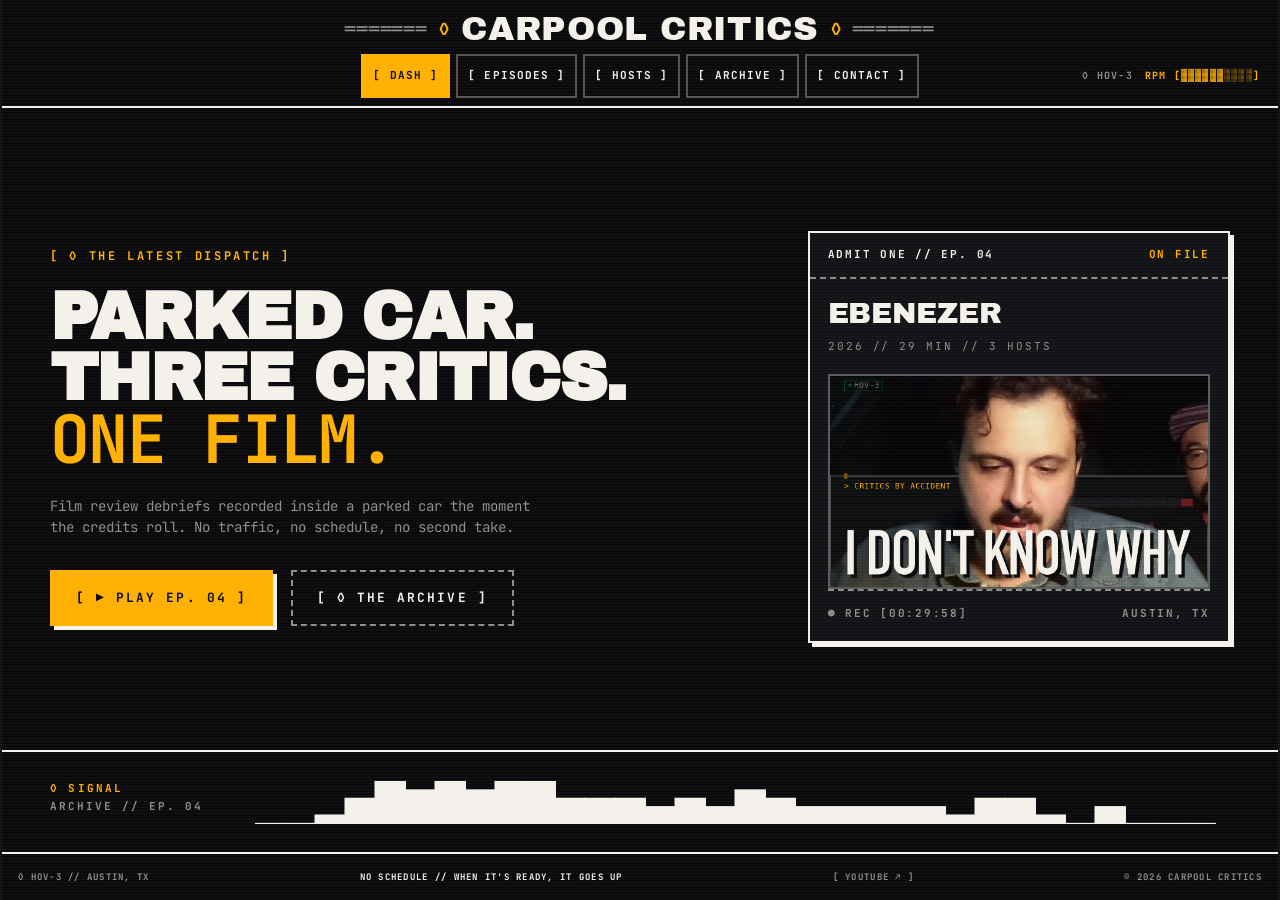
==== commit 2dead0c0: "Publish 4 episodes (4 pages) — 2026-11-12 21:28" ====
--- a/index.html
+++ b/index.html
@@ -152,7 +152,7 @@
             <p class="hero-sub">Film review debriefs recorded inside a parked car the moment the credits roll. No traffic, no schedule, no second take.</p>
             <div class="hero-cta">
               <!-- HERO-BUTTON:START -->
-              <a class="btn-hero-primary" href="episodes/ep3-how-to-rob-a-bank/">[ ▶ PLAY EP. 03 ]</a>
+              <a class="btn-hero-primary" href="episodes/ep4-ebenezer/">[ ▶ PLAY EP. 04 ]</a>
 <!-- HERO-BUTTON:END -->
               <a class="btn-hero-ghost" href="episodes/">[ ◊ THE ARCHIVE ]</a>
             </div>
@@ -160,26 +160,16 @@
           <!-- HERO-TICKET:START -->
           <aside class="hero-ticket" aria-label="Latest dispatch">
             <div class="hero-ticket-head">
-              <span>ADMIT ONE // EP. 03</span>
+              <span>ADMIT ONE // EP. 04</span>
               <span class="hero-ticket-state">ON FILE</span>
             </div>
             <div class="hero-ticket-perf" aria-hidden="true"></div>
             <div class="hero-ticket-body">
-              <div class="hero-ticket-film">How to Rob a Bank</div>
-              <div class="hero-ticket-meta">2026 // 30 MIN // 4 HOSTS</div>
-              <img class="hero-ticket-still" src="assets/images/episodes/ep3-how-to-rob-a-bank/thumbnail.png" alt="" width="1280" height="720" loading="lazy" decoding="async" />
-              <div class="hero-ticket-tach">
-                <div class="hero-ticket-tach-label">
-                  <span>◊ FINAL TACHOMETER</span>
-                  <span>4 HOSTS</span>
-                </div>
-                <div class="hero-ticket-score"><strong>SHANE</strong><span>[▓▓▓▓▓▓▓▓▓░] 8.9/10</span></div>
-                <div class="hero-ticket-score"><strong>SARABETH</strong><span>[▓▓▓▓▓▓▓▓░░] 8.0/10</span></div>
-                <div class="hero-ticket-score"><strong>DAVE</strong><span>[▓▓▓▓▓▓▓▓░░] 7.7/10</span></div>
-                <div class="hero-ticket-score"><strong>ALEX</strong><span>[▓▓▓▓▓▓▓░░░] 7.2/10</span></div>
-              </div>
+              <div class="hero-ticket-film">Ebenezer</div>
+              <div class="hero-ticket-meta">2026 // 29 MIN // 3 HOSTS</div>
+              <img class="hero-ticket-still" src="assets/images/episodes/ep4-ebenezer/thumbnail.png" alt="" width="1280" height="720" loading="lazy" decoding="async" />
               <div class="hero-ticket-foot">
-                <span>● REC [00:30:50]</span>
+                <span>● REC [00:29:58]</span>
                 <span>AUSTIN, TX</span>
               </div>
             </div>
@@ -189,8 +179,8 @@
 
         <div class="hero-signal">
           <!-- HERO-SIGNAL:START -->
-          <div class="hero-signal-label"><b>◊ SIGNAL</b>ARCHIVE // EP. 03</div>
-          <div class="hero-rack-wrap"><pre class="hero-rack" data-ascii-viz data-style="bars" data-width="32" data-fps="12" data-envelope="data/signal/ep3.bin" aria-hidden="true">▁▂▅▇▆▆▅▂▆▆▅▄▄▂▅▆▇▅▅▅▄▅▃▄▄▃▂▃▃▂▂▂</pre></div>
+          <div class="hero-signal-label"><b>◊ SIGNAL</b>ARCHIVE // EP. 04</div>
+          <div class="hero-rack-wrap"><pre class="hero-rack" data-ascii-viz data-style="bars" data-width="32" data-fps="12" data-envelope="data/signal/ep4.bin" aria-hidden="true">▁▁▁▂▆▆▅▇▆▄▅▅▅▅▄▅▆▆▆▅▅▅▅▆▅▂▂▄▅▂▄▄</pre></div>
 <!-- HERO-SIGNAL:END -->
         </div>
 
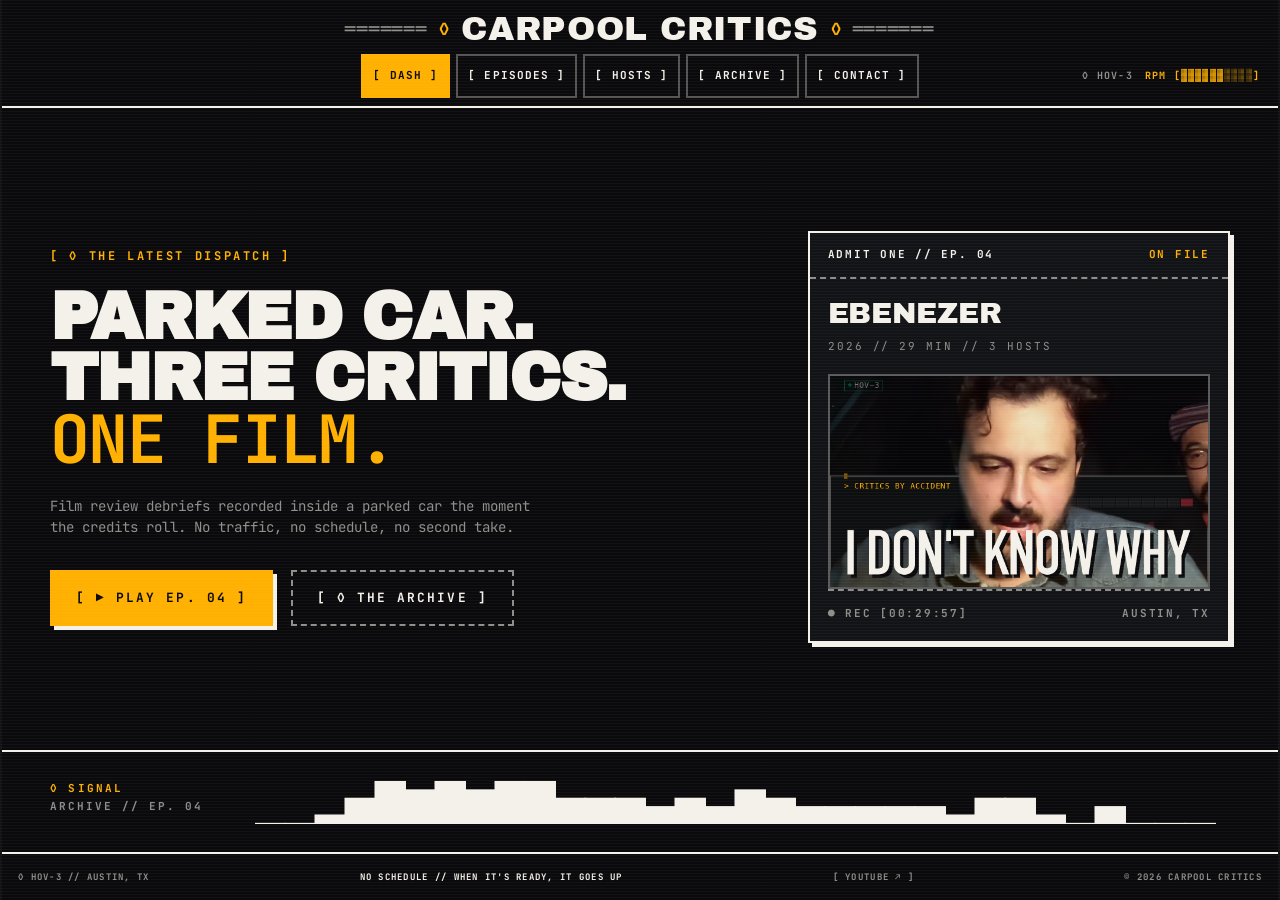
==== commit eb44e92c: "Publish 4 episodes (4 pages) — 2026-11-16 14:09" ====
--- a/index.html
+++ b/index.html
@@ -169,7 +169,7 @@
               <div class="hero-ticket-meta">2026 // 29 MIN // 3 HOSTS</div>
               <img class="hero-ticket-still" src="assets/images/episodes/ep4-ebenezer/thumbnail.png" alt="" width="1280" height="720" loading="lazy" decoding="async" />
               <div class="hero-ticket-foot">
-                <span>● REC [00:29:58]</span>
+                <span>● REC [00:29:57]</span>
                 <span>AUSTIN, TX</span>
               </div>
             </div>
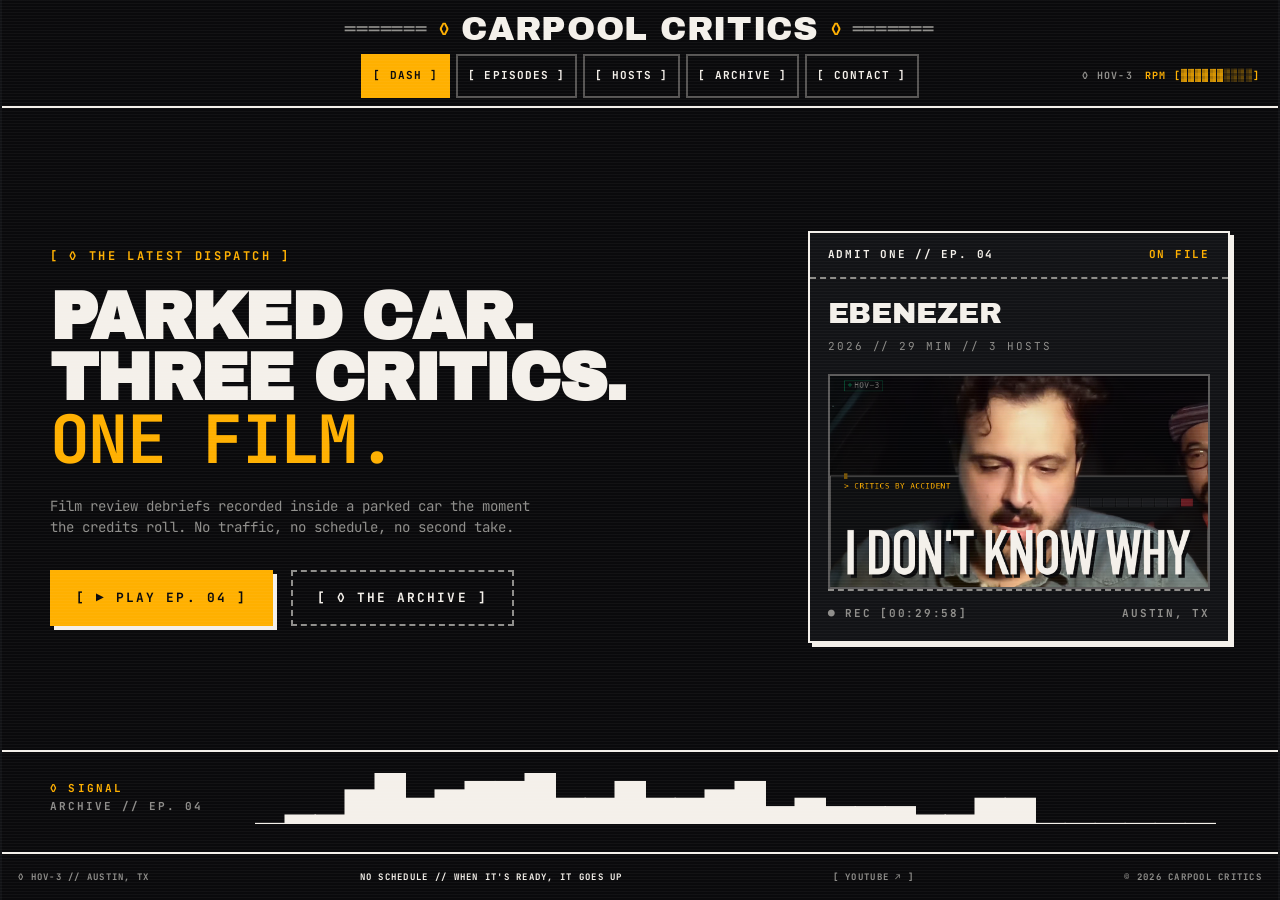
==== commit ae0ba0ee: "Publish 4 episodes (4 pages) — 2026-11-16 23:23" ====
--- a/index.html
+++ b/index.html
@@ -169,7 +169,7 @@
               <div class="hero-ticket-meta">2026 // 29 MIN // 3 HOSTS</div>
               <img class="hero-ticket-still" src="assets/images/episodes/ep4-ebenezer/thumbnail.png" alt="" width="1280" height="720" loading="lazy" decoding="async" />
               <div class="hero-ticket-foot">
-                <span>● REC [00:29:57]</span>
+                <span>● REC [00:29:58]</span>
                 <span>AUSTIN, TX</span>
               </div>
             </div>
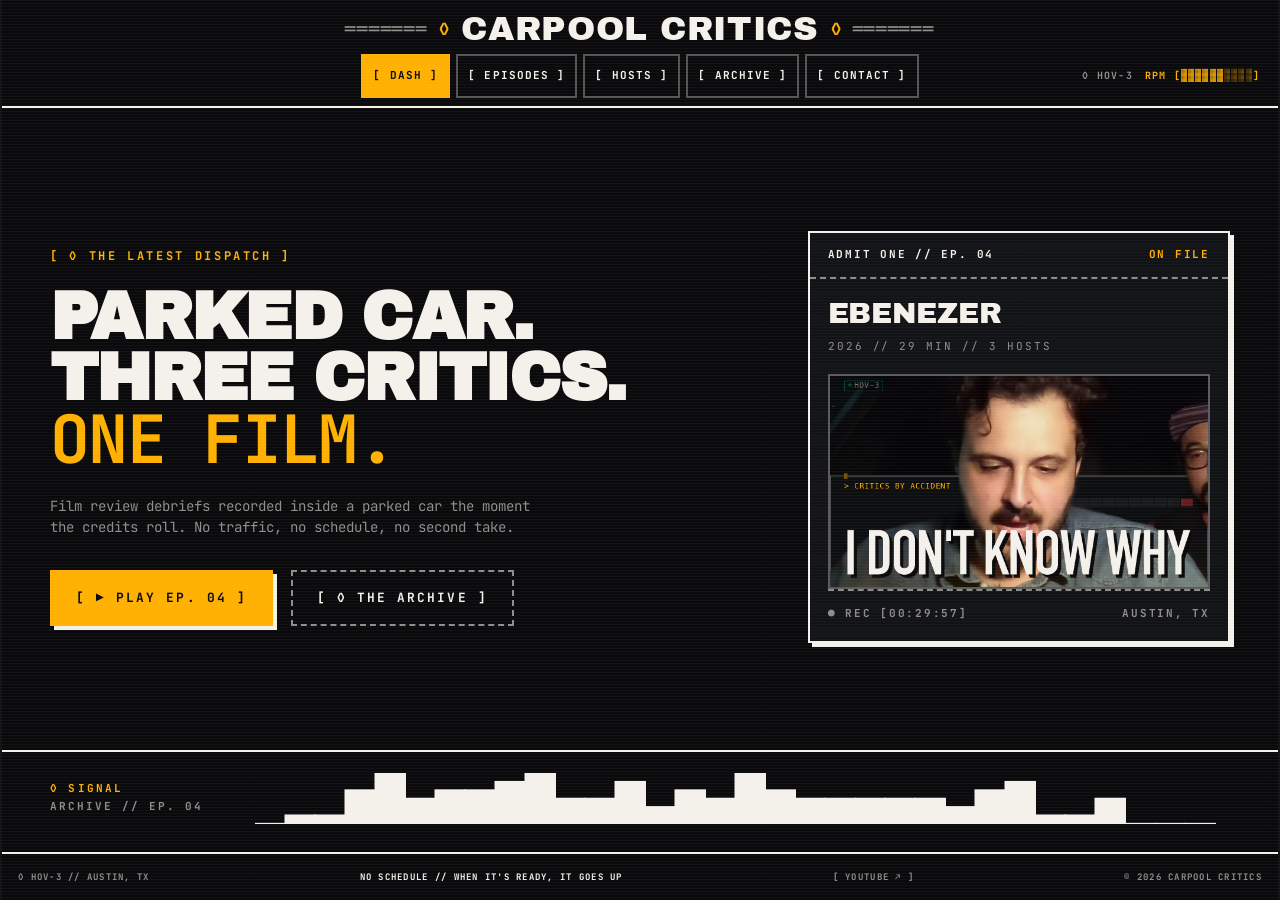
==== commit 3130ad39: "Publish 4 episodes (4 pages) — 2026-11-23 08:31" ====
--- a/index.html
+++ b/index.html
@@ -169,7 +169,7 @@
               <div class="hero-ticket-meta">2026 // 29 MIN // 3 HOSTS</div>
               <img class="hero-ticket-still" src="assets/images/episodes/ep4-ebenezer/thumbnail.png" alt="" width="1280" height="720" loading="lazy" decoding="async" />
               <div class="hero-ticket-foot">
-                <span>● REC [00:29:58]</span>
+                <span>● REC [00:29:57]</span>
                 <span>AUSTIN, TX</span>
               </div>
             </div>
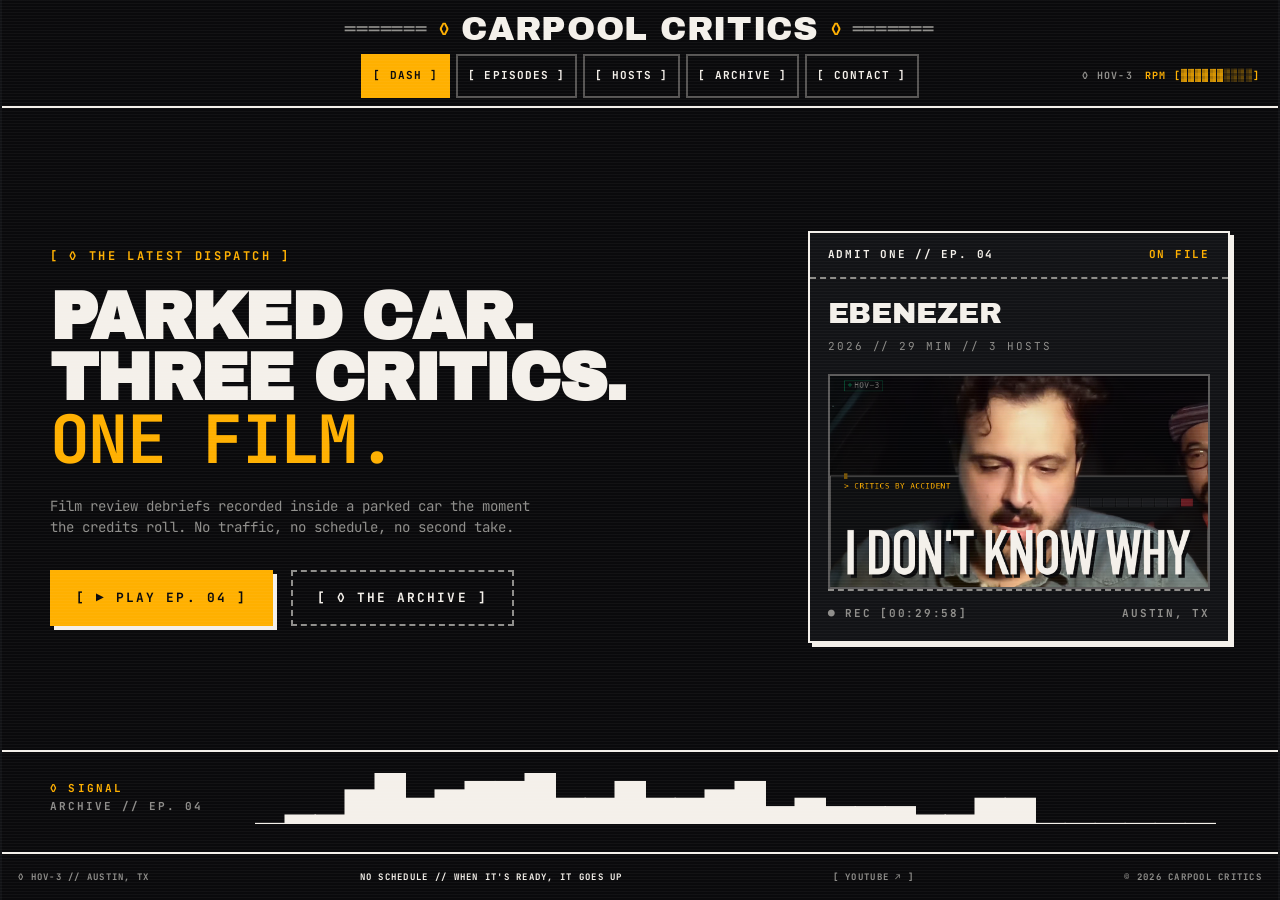
==== commit 9b81ba35: "Publish 4 episodes (4 pages) — 2026-11-24 01:40" ====
--- a/index.html
+++ b/index.html
@@ -169,7 +169,7 @@
               <div class="hero-ticket-meta">2026 // 29 MIN // 3 HOSTS</div>
               <img class="hero-ticket-still" src="assets/images/episodes/ep4-ebenezer/thumbnail.png" alt="" width="1280" height="720" loading="lazy" decoding="async" />
               <div class="hero-ticket-foot">
-                <span>● REC [00:29:57]</span>
+                <span>● REC [00:29:58]</span>
                 <span>AUSTIN, TX</span>
               </div>
             </div>
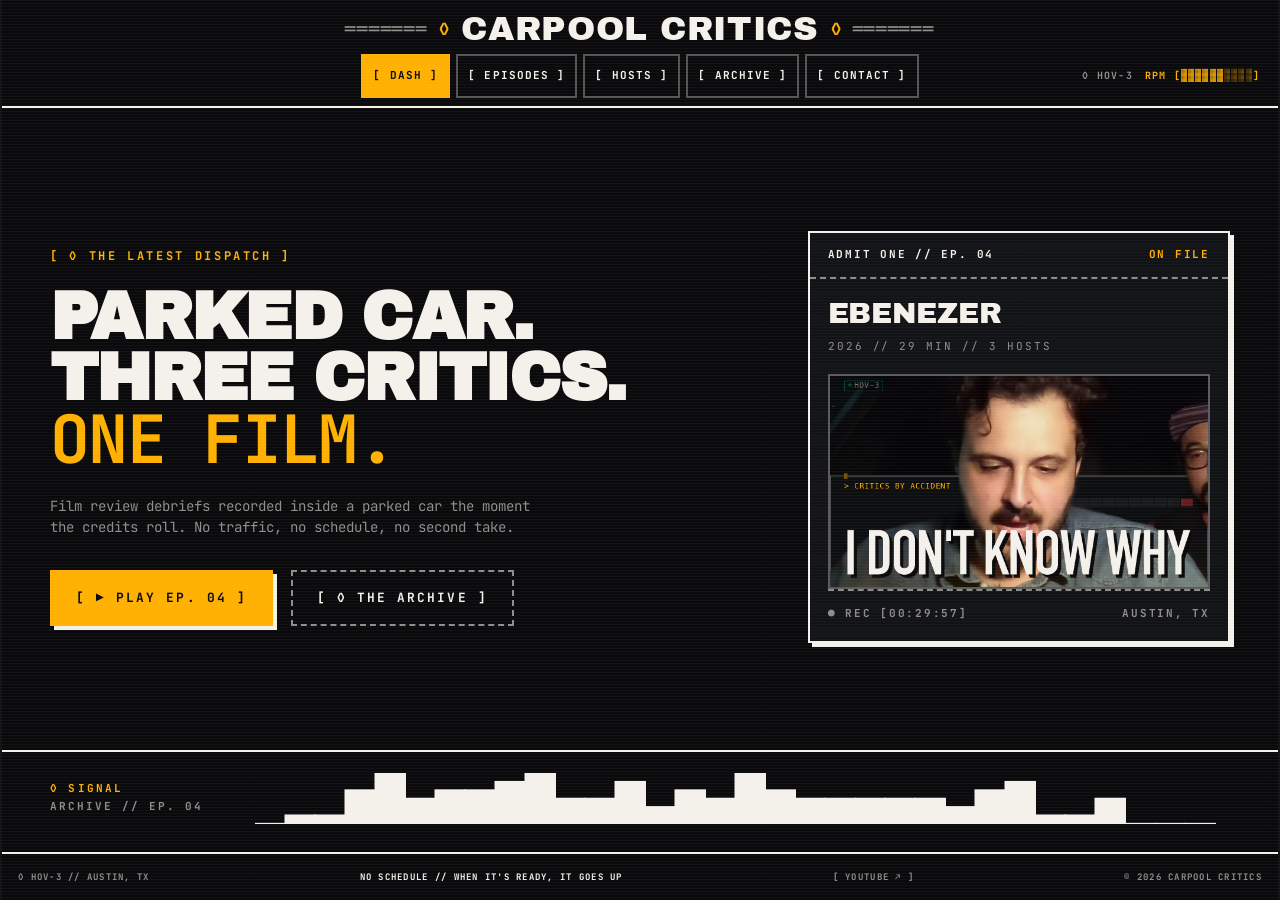
==== commit 2c724147: "Publish 4 episodes (5 pages) — 2026-11-24 01:41" ====
--- a/index.html
+++ b/index.html
@@ -169,7 +169,7 @@
               <div class="hero-ticket-meta">2026 // 29 MIN // 3 HOSTS</div>
               <img class="hero-ticket-still" src="assets/images/episodes/ep4-ebenezer/thumbnail.png" alt="" width="1280" height="720" loading="lazy" decoding="async" />
               <div class="hero-ticket-foot">
-                <span>● REC [00:29:58]</span>
+                <span>● REC [00:29:57]</span>
                 <span>AUSTIN, TX</span>
               </div>
             </div>
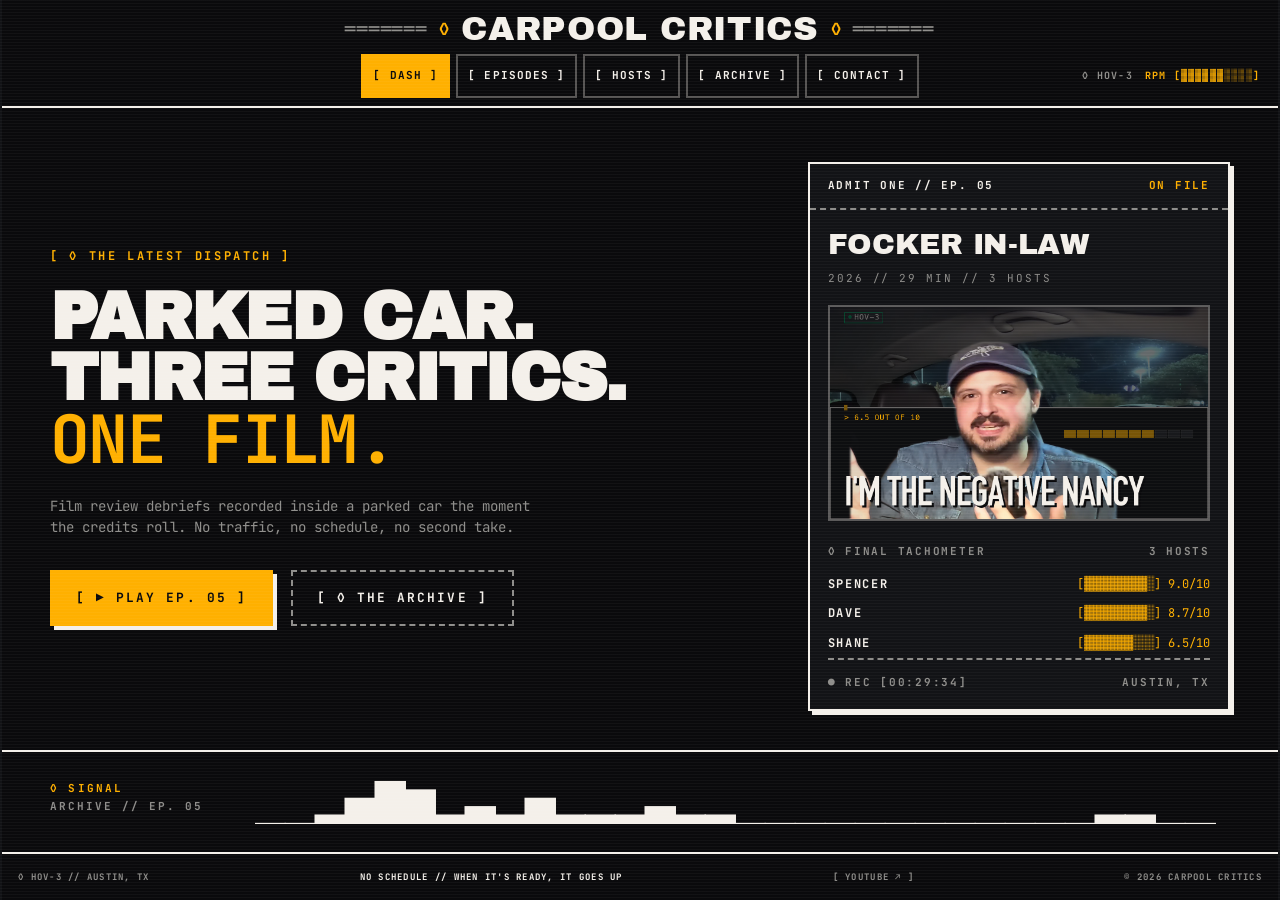
==== commit 193fd908: "Publish 5 episodes (5 pages) — 2026-11-24 23:28" ====
--- a/index.html
+++ b/index.html
@@ -152,7 +152,7 @@
             <p class="hero-sub">Film review debriefs recorded inside a parked car the moment the credits roll. No traffic, no schedule, no second take.</p>
             <div class="hero-cta">
               <!-- HERO-BUTTON:START -->
-              <a class="btn-hero-primary" href="episodes/ep4-ebenezer/">[ ▶ PLAY EP. 04 ]</a>
+              <a class="btn-hero-primary" href="episodes/ep5-focker-in-law/">[ ▶ PLAY EP. 05 ]</a>
 <!-- HERO-BUTTON:END -->
               <a class="btn-hero-ghost" href="episodes/">[ ◊ THE ARCHIVE ]</a>
             </div>
@@ -160,16 +160,25 @@
           <!-- HERO-TICKET:START -->
           <aside class="hero-ticket" aria-label="Latest dispatch">
             <div class="hero-ticket-head">
-              <span>ADMIT ONE // EP. 04</span>
+              <span>ADMIT ONE // EP. 05</span>
               <span class="hero-ticket-state">ON FILE</span>
             </div>
             <div class="hero-ticket-perf" aria-hidden="true"></div>
             <div class="hero-ticket-body">
-              <div class="hero-ticket-film">Ebenezer</div>
+              <div class="hero-ticket-film">Focker In-Law</div>
               <div class="hero-ticket-meta">2026 // 29 MIN // 3 HOSTS</div>
-              <img class="hero-ticket-still" src="assets/images/episodes/ep4-ebenezer/thumbnail.png" alt="" width="1280" height="720" loading="lazy" decoding="async" />
+              <img class="hero-ticket-still" src="assets/images/episodes/ep5-focker-in-law/thumbnail.png" alt="" width="1280" height="720" loading="lazy" decoding="async" />
+              <div class="hero-ticket-tach">
+                <div class="hero-ticket-tach-label">
+                  <span>◊ FINAL TACHOMETER</span>
+                  <span>3 HOSTS</span>
+                </div>
+                <div class="hero-ticket-score"><strong>SPENCER</strong><span>[▓▓▓▓▓▓▓▓▓░] 9.0/10</span></div>
+                <div class="hero-ticket-score"><strong>DAVE</strong><span>[▓▓▓▓▓▓▓▓▓░] 8.7/10</span></div>
+                <div class="hero-ticket-score"><strong>SHANE</strong><span>[▓▓▓▓▓▓▓░░░] 6.5/10</span></div>
+              </div>
               <div class="hero-ticket-foot">
-                <span>● REC [00:29:57]</span>
+                <span>● REC [00:29:34]</span>
                 <span>AUSTIN, TX</span>
               </div>
             </div>
@@ -179,8 +188,8 @@
 
         <div class="hero-signal">
           <!-- HERO-SIGNAL:START -->
-          <div class="hero-signal-label"><b>◊ SIGNAL</b>ARCHIVE // EP. 04</div>
-          <div class="hero-rack-wrap"><pre class="hero-rack" data-ascii-viz data-style="bars" data-width="32" data-fps="12" data-envelope="data/signal/ep4.bin" aria-hidden="true">▁▁▁▂▆▆▅▇▆▄▅▅▅▅▄▅▆▆▆▅▅▅▅▆▅▂▂▄▅▂▄▄</pre></div>
+          <div class="hero-signal-label"><b>◊ SIGNAL</b>ARCHIVE // EP. 05</div>
+          <div class="hero-rack-wrap"><pre class="hero-rack" data-ascii-viz data-style="bars" data-width="32" data-fps="12" data-envelope="data/signal/ep5.bin" aria-hidden="true">▃▃▃▄▆▆▆▃▃▄▅▅▂▄▄▄▆▅▇▆▅▄▄▄▆▅▄▅▅▄▅▄</pre></div>
 <!-- HERO-SIGNAL:END -->
         </div>
 
